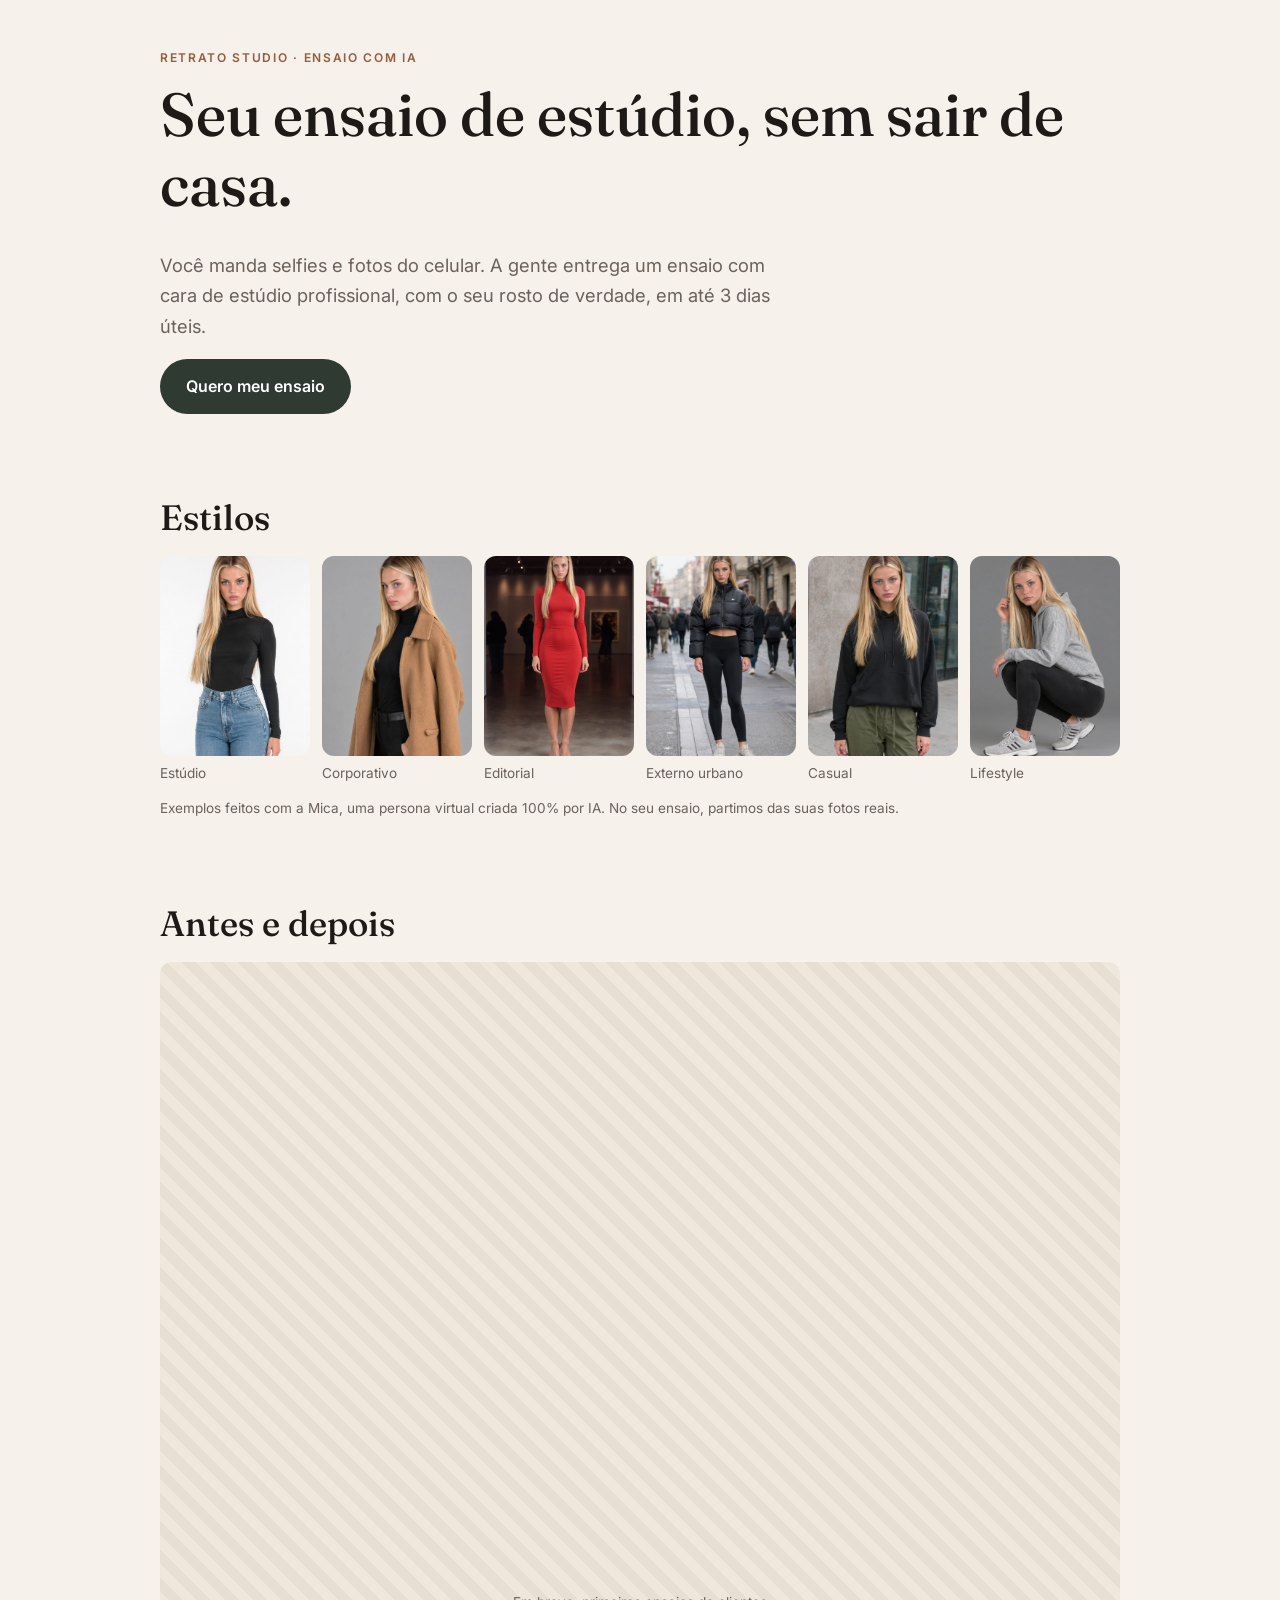
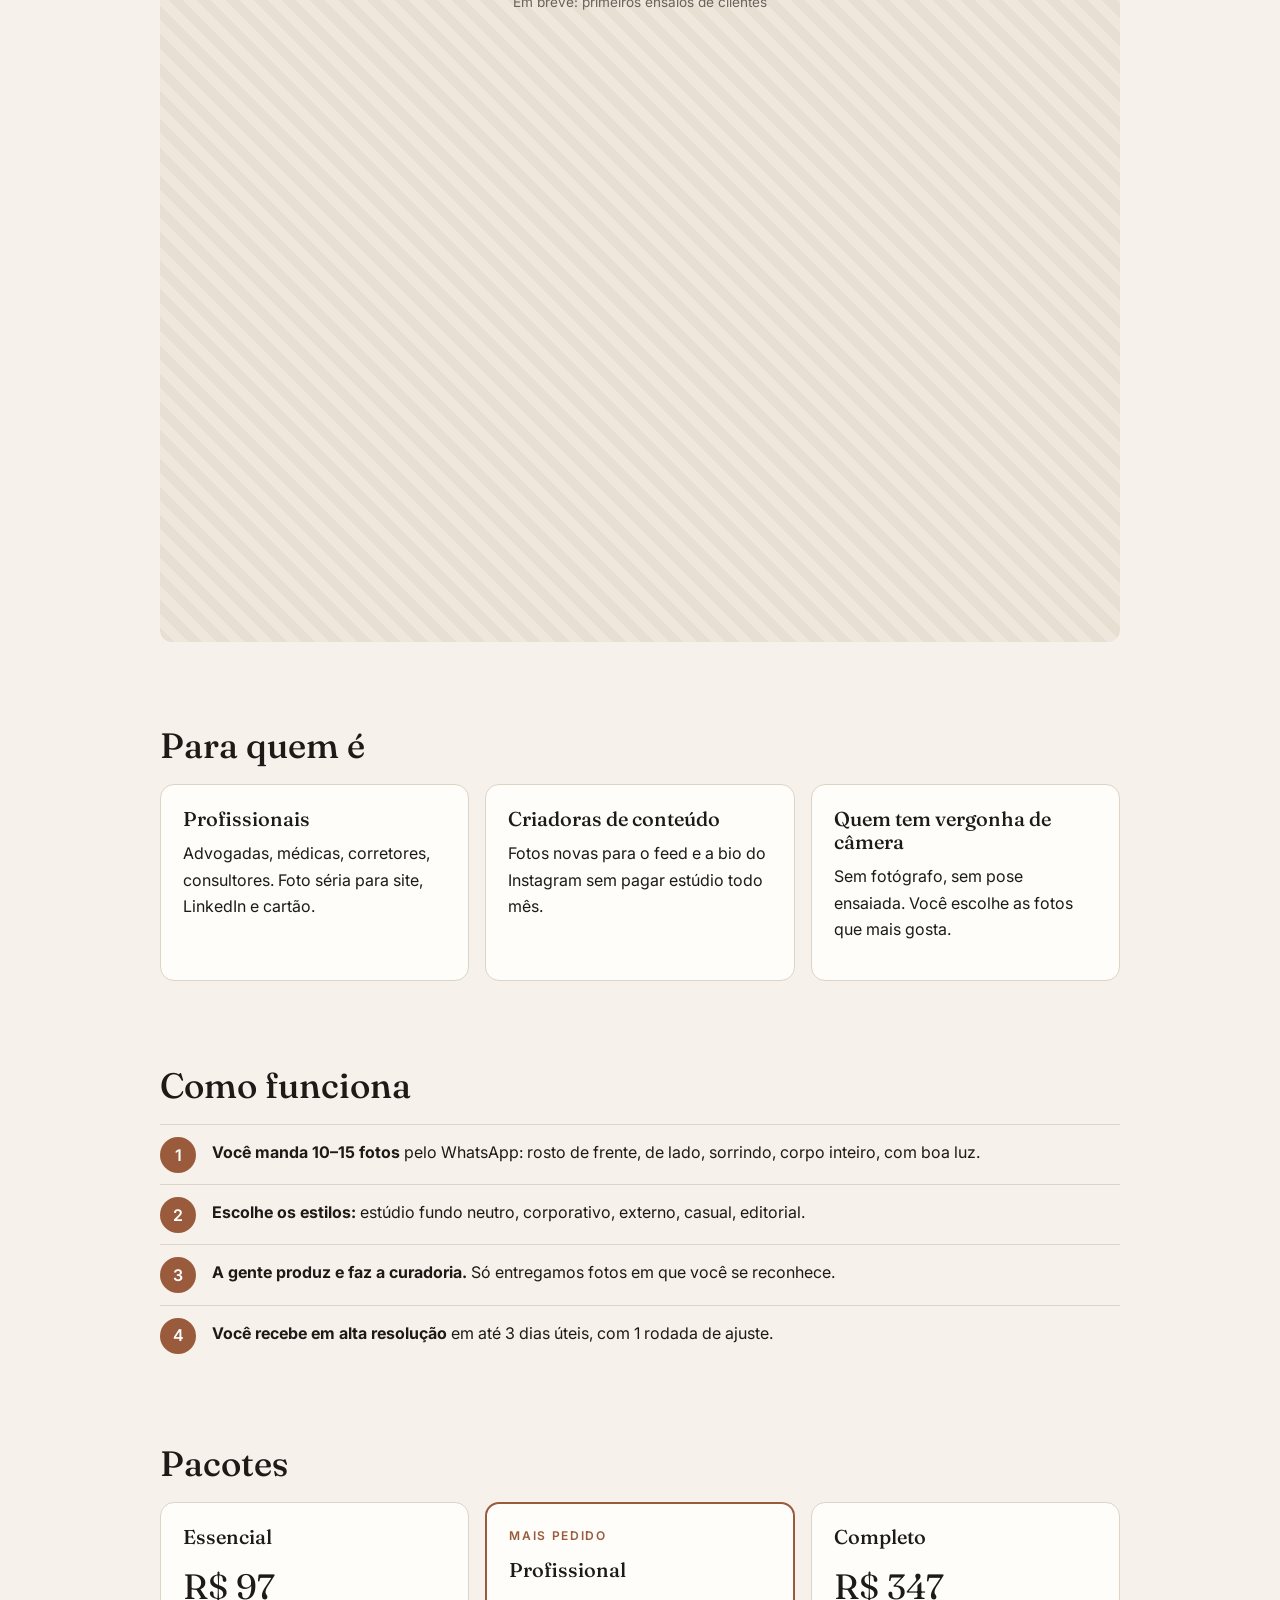
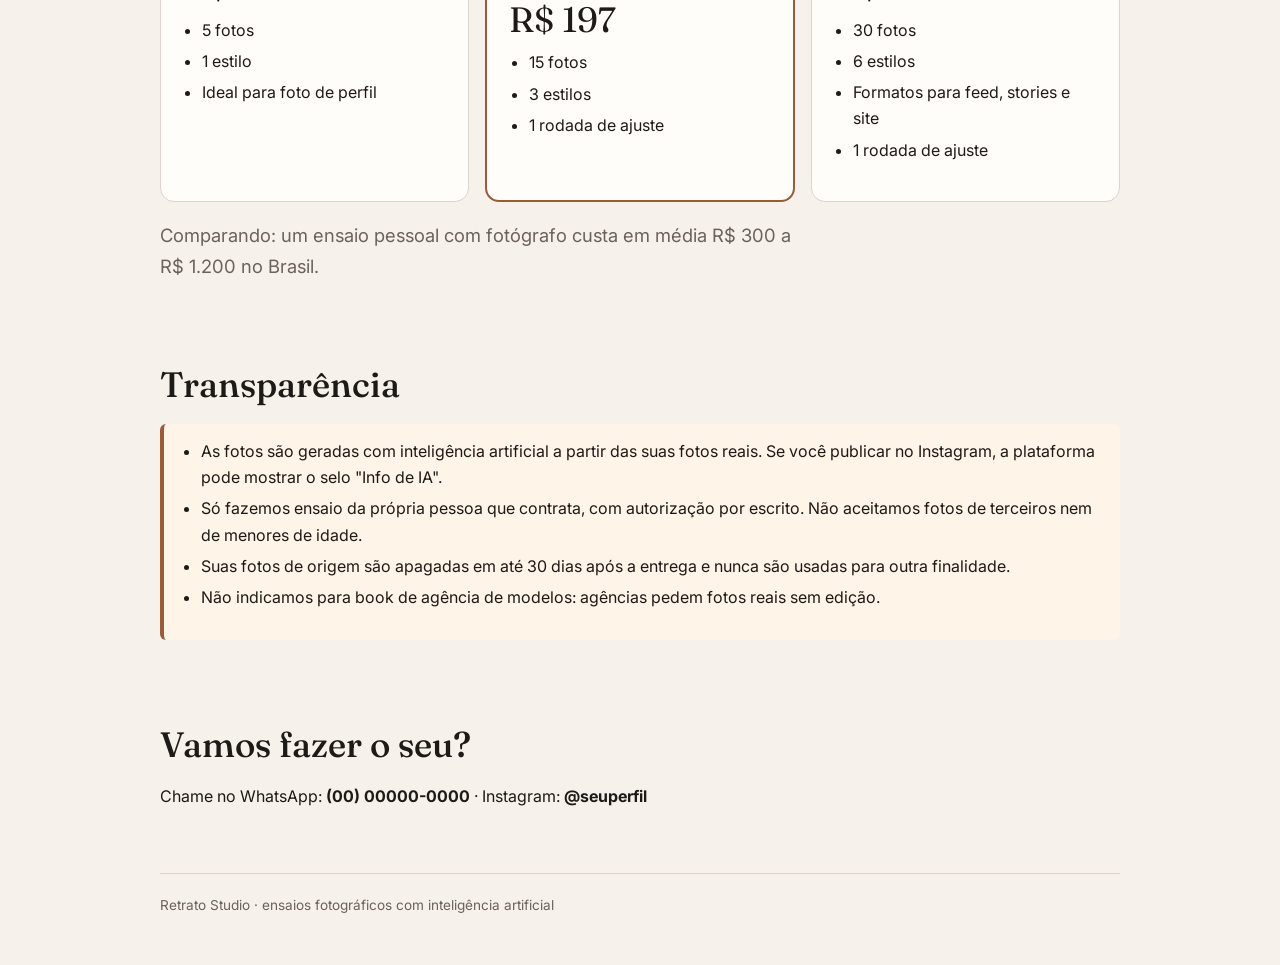
==== index.html @ b5864f55 "Proposta ensaio com IA" ====
<!doctype html>
<html lang="pt-BR">
<head>
<meta charset="utf-8">
<meta name="viewport" content="width=device-width,initial-scale=1">
<meta name="robots" content="noindex">
<title>Retrato Studio — Ensaio fotográfico com IA</title>
<link rel="preconnect" href="https://fonts.googleapis.com">
<link href="https://fonts.googleapis.com/css2?family=Fraunces:opsz,wght@9..144,500&family=Inter:wght@400;600&display=swap" rel="stylesheet">
<link rel="stylesheet" href="style.css">
</head>
<body>
<div class="wrap">

<p class="kick">Retrato Studio · ensaio com IA</p>
<h1>Seu ensaio de estúdio, sem sair de casa.</h1>
<p class="lead">Você manda selfies e fotos do celular. A gente entrega um ensaio com cara de estúdio profissional, com o seu rosto de verdade, em até 3 dias úteis.</p>
<p><a class="btn" href="#contato">Quero meu ensaio</a></p>

<h2>Estilos</h2>
<div class="gal">
  <figure><img src="img/estudio.jpg" alt="Retrato em estúdio com fundo branco" loading="lazy"><figcaption>Estúdio</figcaption></figure>
  <figure><img src="img/corporativo.jpg" alt="Retrato corporativo com casaco caramelo" loading="lazy"><figcaption>Corporativo</figcaption></figure>
  <figure><img src="img/editorial.jpg" alt="Editorial com vestido vermelho em galeria de arte" loading="lazy"><figcaption>Editorial</figcaption></figure>
  <figure><img src="img/urbano.jpg" alt="Foto externa em rua de cidade" loading="lazy"><figcaption>Externo urbano</figcaption></figure>
  <figure><img src="img/casual.jpg" alt="Look casual com moletom na rua" loading="lazy"><figcaption>Casual</figcaption></figure>
  <figure><img src="img/lifestyle.jpg" alt="Pose agachada em estúdio cinza" loading="lazy"><figcaption>Lifestyle</figcaption></figure>
</div>
<p class="cap">Exemplos feitos com a Mica, uma persona virtual criada 100% por IA. No seu ensaio, partimos das suas fotos reais.</p>

<h2>Antes e depois</h2>
<div class="grid">
  <div class="ph">Em breve: primeiros ensaios de clientes</div>
</div>

<h2>Para quem é</h2>
<div class="grid">
  <div class="card"><h3>Profissionais</h3><p>Advogadas, médicas, corretores, consultores. Foto séria para site, LinkedIn e cartão.</p></div>
  <div class="card"><h3>Criadoras de conteúdo</h3><p>Fotos novas para o feed e a bio do Instagram sem pagar estúdio todo mês.</p></div>
  <div class="card"><h3>Quem tem vergonha de câmera</h3><p>Sem fotógrafo, sem pose ensaiada. Você escolhe as fotos que mais gosta.</p></div>
</div>

<h2>Como funciona</h2>
<ol class="steps">
  <li><strong>Você manda 10–15 fotos</strong> pelo WhatsApp: rosto de frente, de lado, sorrindo, corpo inteiro, com boa luz.</li>
  <li><strong>Escolhe os estilos:</strong> estúdio fundo neutro, corporativo, externo, casual, editorial.</li>
  <li><strong>A gente produz e faz a curadoria.</strong> Só entregamos fotos em que você se reconhece.</li>
  <li><strong>Você recebe em alta resolução</strong> em até 3 dias úteis, com 1 rodada de ajuste.</li>
</ol>

<h2>Pacotes</h2>
<div class="grid">
  <div class="card"><h3>Essencial</h3><div class="price">R$ 97</div><ul><li>5 fotos</li><li>1 estilo</li><li>Ideal para foto de perfil</li></ul></div>
  <div class="card hi"><p class="kick">Mais pedido</p><h3>Profissional</h3><div class="price">R$ 197</div><ul><li>15 fotos</li><li>3 estilos</li><li>1 rodada de ajuste</li></ul></div>
  <div class="card"><h3>Completo</h3><div class="price">R$ 347</div><ul><li>30 fotos</li><li>6 estilos</li><li>Formatos para feed, stories e site</li><li>1 rodada de ajuste</li></ul></div>
</div>
<p class="lead" style="margin-top:1em">Comparando: um ensaio pessoal com fotógrafo custa em média R$ 300 a R$ 1.200 no Brasil.</p>

<h2>Transparência</h2>
<div class="note">
<ul>
  <li>As fotos são geradas com inteligência artificial a partir das suas fotos reais. Se você publicar no Instagram, a plataforma pode mostrar o selo "Info de IA".</li>
  <li>Só fazemos ensaio da própria pessoa que contrata, com autorização por escrito. Não aceitamos fotos de terceiros nem de menores de idade.</li>
  <li>Suas fotos de origem são apagadas em até 30 dias após a entrega e nunca são usadas para outra finalidade.</li>
  <li>Não indicamos para book de agência de modelos: agências pedem fotos reais sem edição.</li>
</ul>
</div>

<h2 id="contato">Vamos fazer o seu?</h2>
<p>Chame no WhatsApp: <strong>(00) 00000-0000</strong> · Instagram: <strong>@seuperfil</strong></p>

<footer>Retrato Studio · ensaios fotográficos com inteligência artificial</footer>
</div>
</body>
</html>
---- style.css ----
:root{--bg:#f6f1ea;--ink:#1d1a17;--mute:#6b625a;--line:#ddd3c7;--card:#fffdf9;--acc:#9a5b3c;--acc2:#2f3a33}
*{box-sizing:border-box}
body{margin:0;background:var(--bg);color:var(--ink);font:16px/1.65 "Inter",system-ui,sans-serif;padding-inline:16px}
.wrap{max-width:960px;margin:0 auto;padding-block:48px}
h1,h2,h3{font-family:"Fraunces",Georgia,serif;font-weight:500;line-height:1.15;margin:0 0 .5em}
h1{font-size:clamp(2.2rem,6vw,3.8rem)}
h2{font-size:clamp(1.6rem,4vw,2.2rem);margin-top:2.4em}
h3{font-size:1.25rem}
p{margin:0 0 1em}
a{color:var(--acc)}
.kick{text-transform:uppercase;letter-spacing:.14em;font-size:.75rem;color:var(--acc);font-weight:600}
.lead{font-size:1.15rem;color:var(--mute);max-width:640px}
.btn{display:inline-block;background:var(--acc2);color:#fff;padding:14px 26px;border-radius:999px;text-decoration:none;font-weight:600}
.grid{display:grid;gap:16px;grid-template-columns:repeat(auto-fit,minmax(240px,1fr))}
.card{background:var(--card);border:1px solid var(--line);border-radius:14px;padding:22px}
.card.hi{border:2px solid var(--acc)}
.price{font-family:"Fraunces",Georgia,serif;font-size:2.2rem}
.price small{font-size:.9rem;color:var(--mute);font-family:Inter,sans-serif}
ul{padding-left:1.2em;margin:0 0 1em}
li{margin-bottom:.3em}
.ph{aspect-ratio:3/4;border-radius:12px;background:repeating-linear-gradient(45deg,#e8dfd3,#e8dfd3 10px,#efe7dc 10px,#efe7dc 20px);display:grid;place-items:center;color:var(--mute);font-size:.85rem;text-align:center;padding:8px}
.gal{display:grid;gap:12px;grid-template-columns:repeat(auto-fill,minmax(150px,1fr))}
.gal figure{margin:0}
.gal img{width:100%;aspect-ratio:3/4;object-fit:cover;border-radius:12px;display:block}
.gal figcaption{font-size:.85rem;color:var(--mute);margin-top:6px}
.cap{font-size:.85rem;color:var(--mute);margin-top:12px}
.steps{counter-reset:s;list-style:none;padding:0}
.steps li{counter-increment:s;padding:14px 0 14px 52px;position:relative;border-top:1px solid var(--line)}
.steps li::before{content:counter(s);position:absolute;left:0;top:12px;width:36px;height:36px;border-radius:50%;background:var(--acc);color:#fff;display:grid;place-items:center;font-weight:600}
.tbl{overflow-x:auto}
table{border-collapse:collapse;width:100%;min-width:520px;background:var(--card)}
th,td{border:1px solid var(--line);padding:10px 12px;text-align:left;vertical-align:top}
th{background:#efe7dc}
.note{background:#fff4e8;border-left:4px solid var(--acc);padding:14px 18px;border-radius:6px}
footer{margin-top:64px;color:var(--mute);font-size:.85rem;border-top:1px solid var(--line);padding-top:20px}
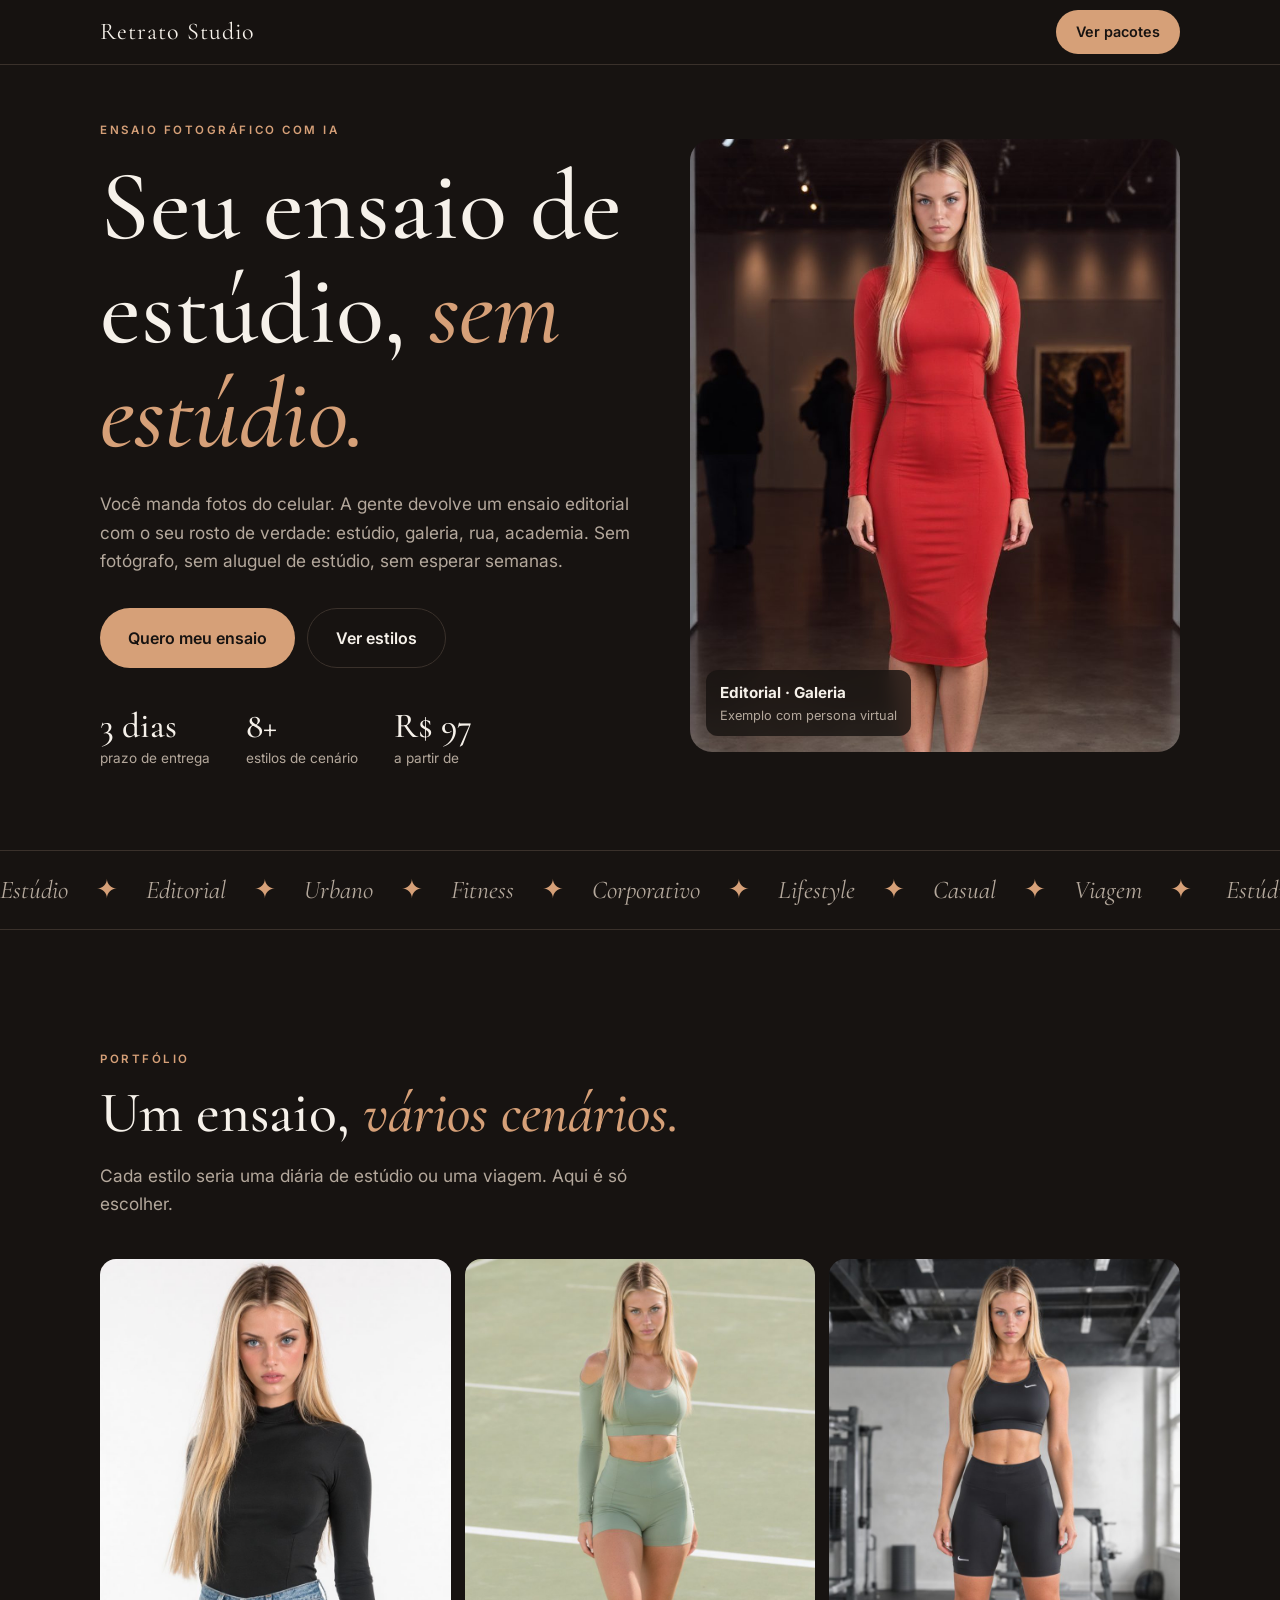
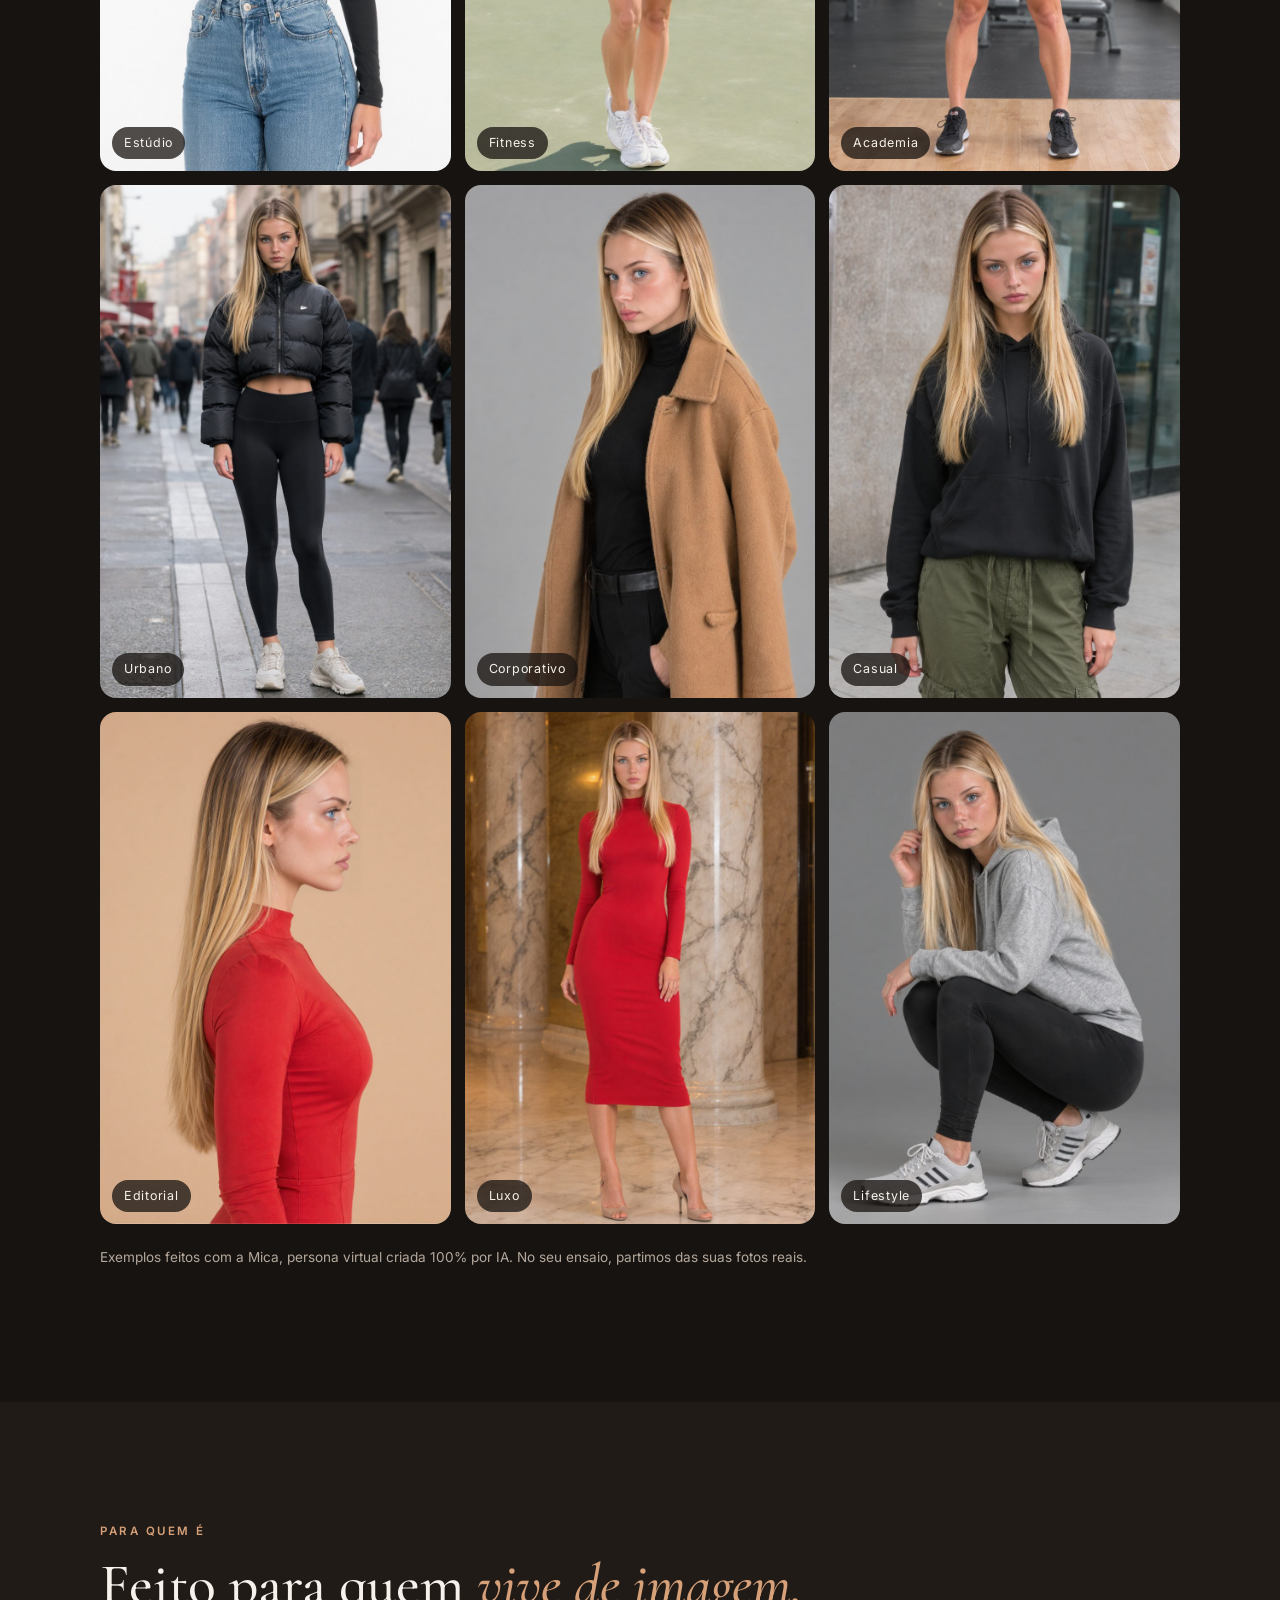
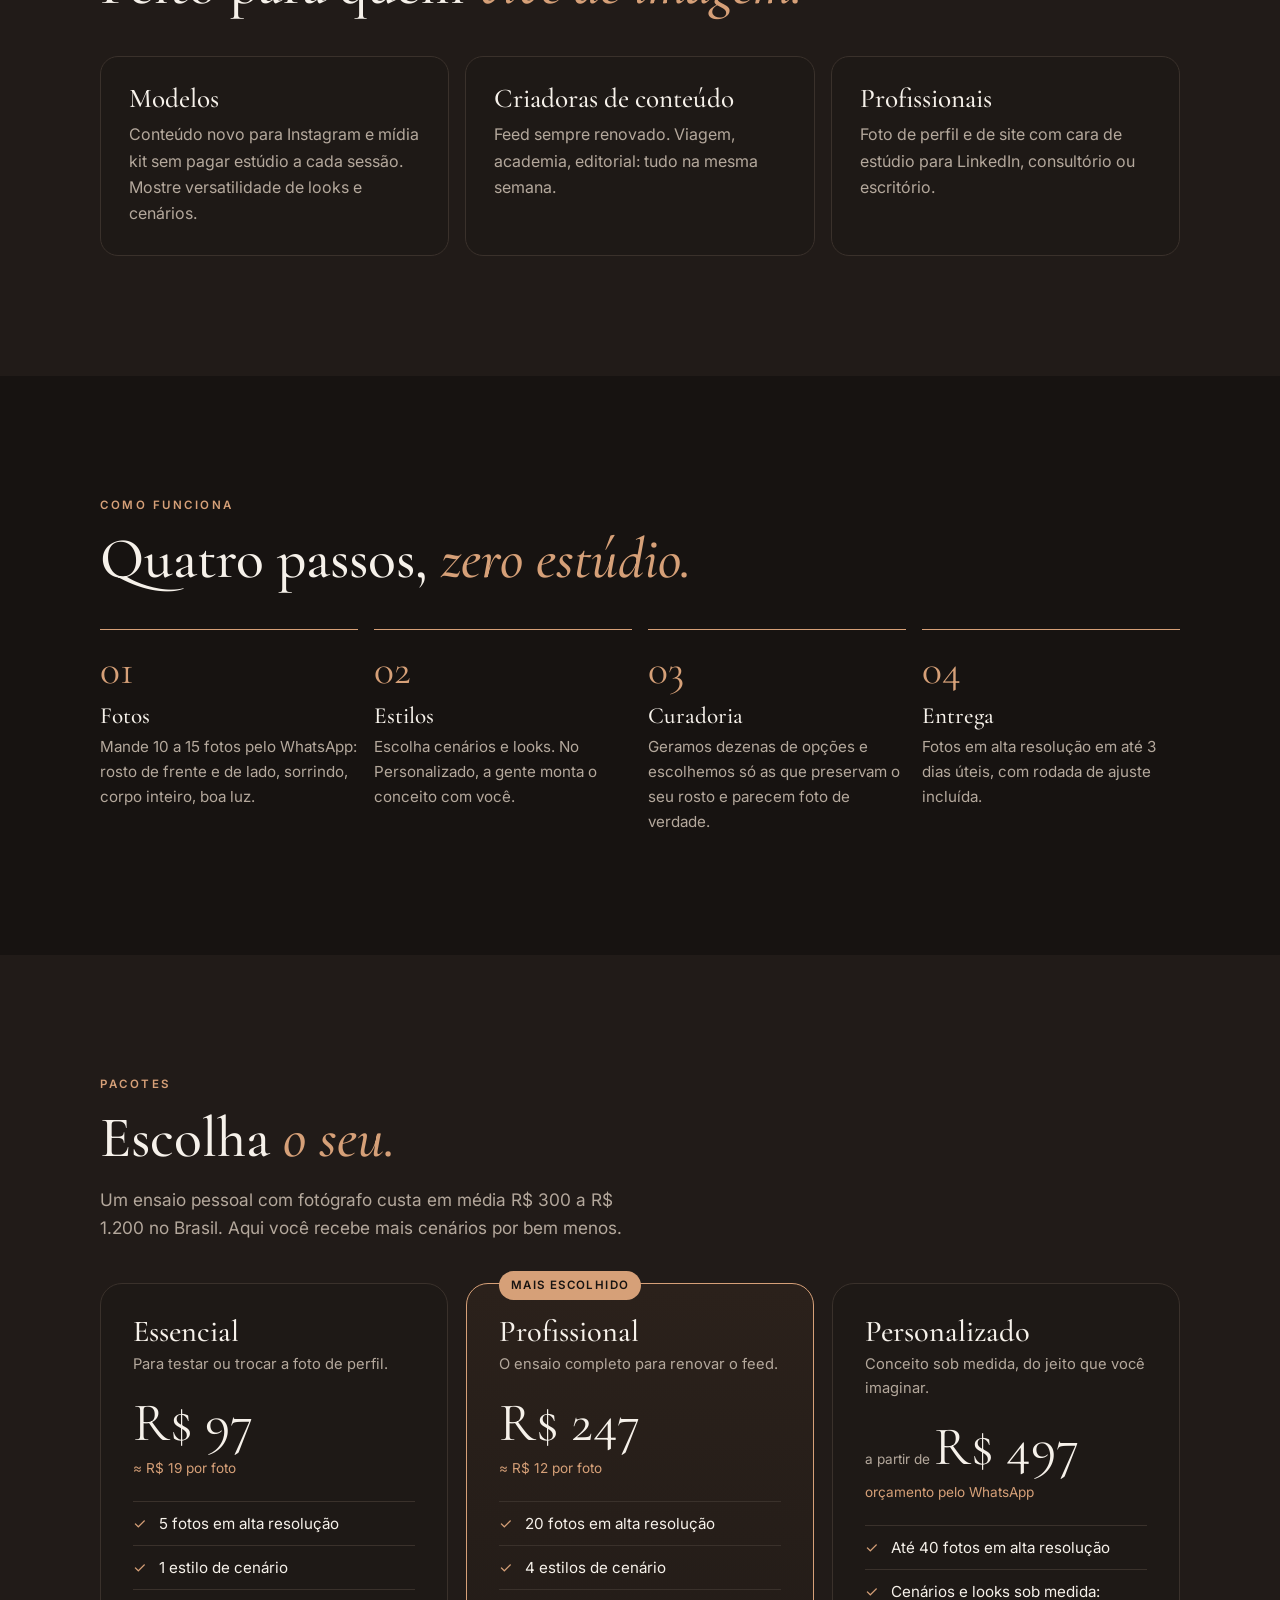
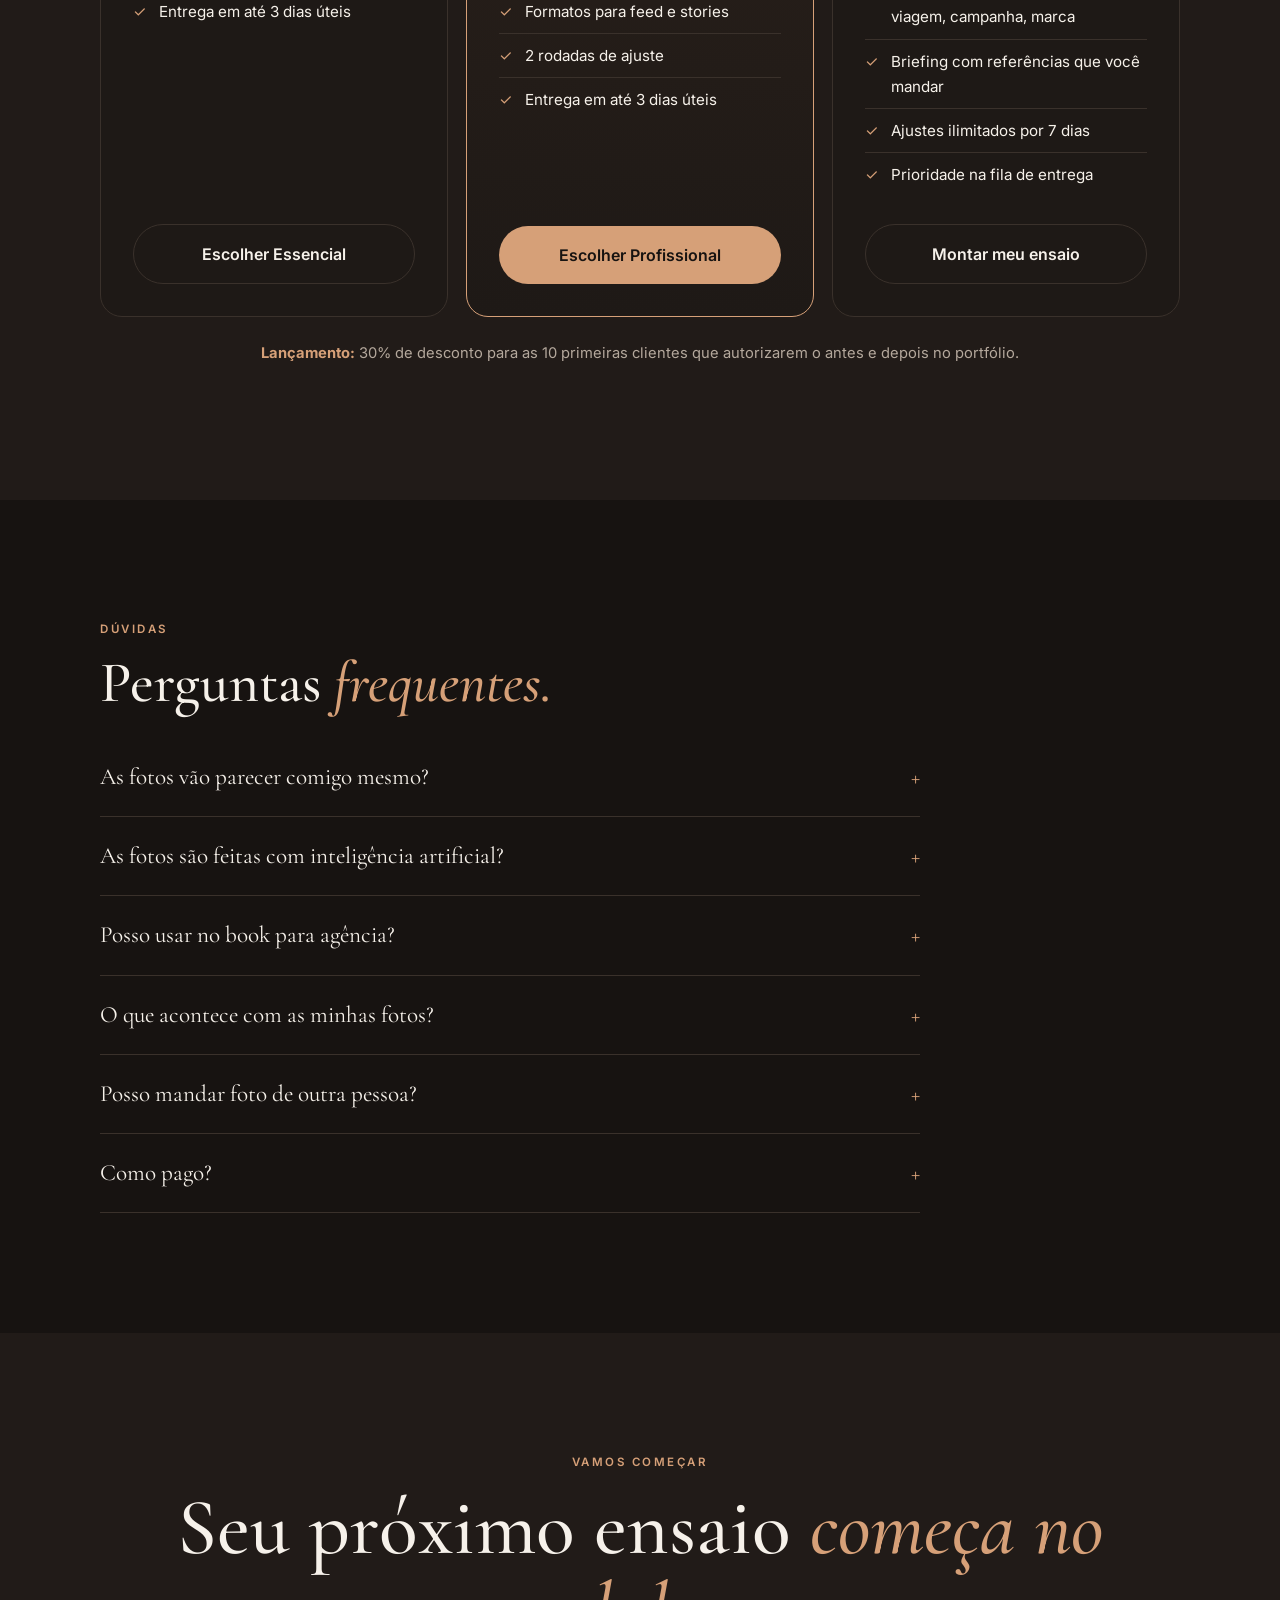
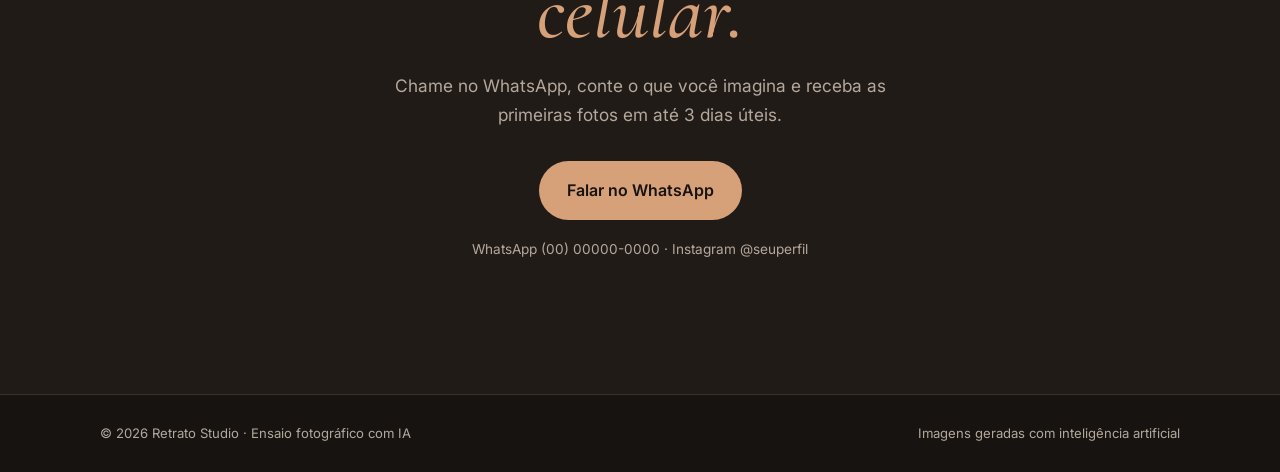
==== commit 63d05a8a: "Redesign editorial, SEO, pacotes Profissional e Personalizado" ====
--- a/index.html
+++ b/index.html
@@ -2,74 +2,265 @@
 <html lang="pt-BR">
 <head>
 <meta charset="utf-8">
-<meta name="viewport" content="width=device-width,initial-scale=1">
-<meta name="robots" content="noindex">
-<title>Retrato Studio — Ensaio fotográfico com IA</title>
+<meta name="viewport" content="width=device-width,initial-scale=1,viewport-fit=cover">
+<title>Ensaio Fotográfico com IA para Modelos e Criadoras | Retrato Studio</title>
+<meta name="description" content="Ensaio fotográfico profissional com inteligência artificial a partir das suas fotos. Estúdio, editorial, urbano e fitness. Entrega em até 3 dias úteis, a partir de R$ 97.">
+<link rel="canonical" href="https://beprice-dev.github.io/ensaio-ia/">
+<meta name="theme-color" content="#171311">
+<meta property="og:type" content="website">
+<meta property="og:locale" content="pt_BR">
+<meta property="og:site_name" content="Retrato Studio">
+<meta property="og:title" content="Seu ensaio de estúdio, sem estúdio">
+<meta property="og:description" content="Ensaio fotográfico com IA para modelos e criadoras de conteúdo. Fotos editoriais com o seu rosto, em até 3 dias úteis.">
+<meta property="og:url" content="https://beprice-dev.github.io/ensaio-ia/">
+<meta property="og:image" content="https://beprice-dev.github.io/ensaio-ia/img/og.jpg">
+<meta property="og:image:width" content="1200">
+<meta property="og:image:height" content="630">
+<meta name="twitter:card" content="summary_large_image">
+<script type="application/ld+json">
+{"@context":"https://schema.org","@type":"Service","name":"Ensaio fotográfico com IA","serviceType":"Ensaio fotográfico com inteligência artificial","areaServed":"BR","provider":{"@type":"Organization","name":"Retrato Studio","url":"https://beprice-dev.github.io/ensaio-ia/"},
+"offers":[{"@type":"Offer","name":"Essencial","price":"97","priceCurrency":"BRL"},{"@type":"Offer","name":"Profissional","price":"247","priceCurrency":"BRL"},{"@type":"Offer","name":"Personalizado","price":"497","priceCurrency":"BRL"}]}
+</script>
 <link rel="preconnect" href="https://fonts.googleapis.com">
-<link href="https://fonts.googleapis.com/css2?family=Fraunces:opsz,wght@9..144,500&family=Inter:wght@400;600&display=swap" rel="stylesheet">
-<link rel="stylesheet" href="style.css">
+<link rel="preconnect" href="https://fonts.gstatic.com" crossorigin>
+<link href="https://fonts.googleapis.com/css2?family=Cormorant+Garamond:ital,wght@0,500;1,500&family=Inter:wght@400;500;600&display=swap" rel="stylesheet">
+<style>
+:root{--bg:#171311;--bg2:#211b18;--ink:#f6f1ea;--mute:#b4a89c;--line:#3a312b;--gold:#d6a078;--card:#1e1916}
+*{box-sizing:border-box}
+html{scroll-behavior:smooth}
+body{margin:0;background:var(--bg);color:var(--ink);font:16px/1.65 Inter,system-ui,sans-serif;-webkit-font-smoothing:antialiased}
+img{max-width:100%;display:block}
+a{color:inherit}
+.in{max-width:1120px;margin:0 auto;padding-inline:20px}
+.serif{font-family:"Cormorant Garamond",Georgia,serif;font-weight:500}
+.kick{text-transform:uppercase;letter-spacing:.22em;font-size:.72rem;color:var(--gold);font-weight:600;margin:0 0 14px}
+h1,h2,h3{font-family:"Cormorant Garamond",Georgia,serif;font-weight:500;line-height:1.05;margin:0}
+h2{font-size:clamp(2.2rem,5.5vw,3.6rem);margin-bottom:18px}
+h2 em,h1 em{color:var(--gold)}
+section{padding-block:clamp(64px,10vw,120px)}
+.lead{color:var(--mute);font-size:1.08rem;max-width:560px}
+.btn{display:inline-flex;align-items:center;gap:10px;background:var(--gold);color:#171311;padding:16px 28px;border-radius:999px;text-decoration:none;font-weight:600;transition:transform .2s}
+.btn:hover{transform:translateY(-2px)}
+.btn.ghost{background:none;color:var(--ink);border:1px solid var(--line)}
+
+/* nav */
+nav{position:sticky;top:env(safe-area-inset-top,0px);z-index:9;background:rgba(23,19,17,.85);backdrop-filter:blur(10px);border-bottom:1px solid var(--line)}
+nav .in{display:flex;justify-content:space-between;align-items:center;height:64px}
+.logo{font-family:"Cormorant Garamond",serif;font-size:1.5rem;letter-spacing:.04em;text-decoration:none}
+nav .btn{padding:10px 20px;font-size:.9rem}
+
+/* hero */
+.hero{display:grid;grid-template-columns:1.05fr .95fr;gap:48px;align-items:center;padding-block:56px 80px}
+.hero h1{font-size:clamp(3rem,8vw,6.2rem)}
+.hero .lead{margin:24px 0 32px}
+.hero-img{position:relative;border-radius:22px;overflow:hidden;aspect-ratio:4/5}
+.hero-img img{width:100%;height:100%;object-fit:cover;object-position:top}
+.badge{position:absolute;left:16px;bottom:16px;background:rgba(23,19,17,.8);backdrop-filter:blur(8px);padding:10px 14px;border-radius:12px;font-size:.8rem;color:var(--mute)}
+.badge b{color:var(--ink);display:block;font-size:.95rem}
+.ctas{display:flex;gap:12px;flex-wrap:wrap}
+.stats{display:flex;gap:36px;margin-top:40px;flex-wrap:wrap}
+.stats b{font-family:"Cormorant Garamond",serif;font-size:2.2rem;font-weight:500;display:block;line-height:1}
+.stats span{color:var(--mute);font-size:.85rem}
+
+/* marquee */
+.marq{border-block:1px solid var(--line);overflow:hidden;white-space:nowrap;padding-block:18px}
+.marq div{display:inline-block;animation:m 30s linear infinite;font-family:"Cormorant Garamond",serif;font-size:1.6rem;font-style:italic;color:var(--mute)}
+.marq span{margin-inline:28px;color:var(--gold);font-style:normal}
+@keyframes m{to{transform:translateX(-50%)}}
+@media (prefers-reduced-motion:reduce){.marq div{animation:none}}
+
+/* galeria */
+.gal{columns:3 260px;column-gap:14px;margin-top:40px}
+.gal figure{margin:0 0 14px;break-inside:avoid;position:relative;border-radius:16px;overflow:hidden}
+.gal img{width:100%;transition:transform .6s}
+.gal figure:hover img{transform:scale(1.04)}
+.gal figcaption{position:absolute;left:12px;bottom:12px;background:rgba(23,19,17,.75);padding:6px 12px;border-radius:999px;font-size:.78rem;letter-spacing:.06em}
+.cap{color:var(--mute);font-size:.85rem;margin-top:8px}
+
+/* para quem */
+.alt{background:var(--bg2)}
+.grid{display:grid;gap:16px;grid-template-columns:repeat(auto-fit,minmax(240px,1fr));margin-top:40px}
+.card{background:var(--card);border:1px solid var(--line);border-radius:18px;padding:28px}
+.card h3{font-size:1.7rem;margin-bottom:8px}
+.card p{color:var(--mute);margin:0}
+
+/* passos */
+.steps{display:grid;gap:16px;grid-template-columns:repeat(auto-fit,minmax(220px,1fr));margin-top:40px;counter-reset:s}
+.step{border-top:1px solid var(--gold);padding-top:20px;counter-increment:s}
+.step::before{content:"0" counter(s);font-family:"Cormorant Garamond",serif;font-size:2.6rem;color:var(--gold);display:block;line-height:1;margin-bottom:12px}
+.step h3{font-size:1.45rem;margin-bottom:6px}
+.step p{color:var(--mute);margin:0;font-size:.95rem}
+
+/* preços */
+.prices{display:grid;gap:18px;grid-template-columns:repeat(auto-fit,minmax(270px,1fr));margin-top:40px;align-items:stretch}
+.plan{background:var(--card);border:1px solid var(--line);border-radius:22px;padding:32px;display:flex;flex-direction:column}
+.plan.hi{background:linear-gradient(180deg,#2b211b,#1e1916);border:1.5px solid var(--gold);position:relative}
+.plan .tag{position:absolute;top:-13px;left:32px;background:var(--gold);color:#171311;font-size:.72rem;font-weight:600;letter-spacing:.12em;text-transform:uppercase;padding:5px 12px;border-radius:999px}
+.plan h3{font-size:1.9rem}
+.plan .sub{color:var(--mute);font-size:.92rem;margin:4px 0 20px}
+.amt{font-family:"Cormorant Garamond",serif;font-size:3.4rem;line-height:1}
+.amt small{font-family:Inter,sans-serif;font-size:.85rem;color:var(--mute)}
+.per{color:var(--gold);font-size:.85rem;margin:6px 0 22px}
+.plan ul{list-style:none;padding:0;margin:0 0 28px;flex:1}
+.plan li{padding:9px 0 9px 26px;border-top:1px solid var(--line);position:relative;font-size:.95rem}
+.plan li::before{content:"✓";position:absolute;left:0;color:var(--gold)}
+.plan .btn{justify-content:center}
+.launch{margin-top:24px;text-align:center;color:var(--mute);font-size:.92rem}
+.launch b{color:var(--gold)}
+
+/* faq */
+details{border-bottom:1px solid var(--line);padding:20px 0}
+summary{cursor:pointer;font-family:"Cormorant Garamond",serif;font-size:1.45rem;list-style:none;display:flex;justify-content:space-between;gap:16px}
+summary::after{content:"+";color:var(--gold)}
+details[open] summary::after{content:"–"}
+details p{color:var(--mute);margin:12px 0 0;max-width:720px}
+.faq{max-width:820px;margin-top:24px}
+
+/* cta final */
+.final{text-align:center}
+.final h2{font-size:clamp(2.6rem,7vw,5rem)}
+.final .lead{margin:0 auto 32px}
+footer{border-top:1px solid var(--line);padding-block:28px calc(28px + env(safe-area-inset-bottom,0px));color:var(--mute);font-size:.82rem}
+footer .in{display:flex;justify-content:space-between;flex-wrap:wrap;gap:12px}
+
+@media (max-width:820px){
+  .hero{grid-template-columns:1fr;padding-top:32px}
+  .hero-img{order:-1;aspect-ratio:4/5;max-height:70vh}
+  nav .btn{display:none}
+}
+</style>
 </head>
 <body>
-<div class="wrap">
-
-<p class="kick">Retrato Studio · ensaio com IA</p>
-<h1>Seu ensaio de estúdio, sem sair de casa.</h1>
-<p class="lead">Você manda selfies e fotos do celular. A gente entrega um ensaio com cara de estúdio profissional, com o seu rosto de verdade, em até 3 dias úteis.</p>
-<p><a class="btn" href="#contato">Quero meu ensaio</a></p>
-
-<h2>Estilos</h2>
-<div class="gal">
-  <figure><img src="img/estudio.jpg" alt="Retrato em estúdio com fundo branco" loading="lazy"><figcaption>Estúdio</figcaption></figure>
-  <figure><img src="img/corporativo.jpg" alt="Retrato corporativo com casaco caramelo" loading="lazy"><figcaption>Corporativo</figcaption></figure>
-  <figure><img src="img/editorial.jpg" alt="Editorial com vestido vermelho em galeria de arte" loading="lazy"><figcaption>Editorial</figcaption></figure>
-  <figure><img src="img/urbano.jpg" alt="Foto externa em rua de cidade" loading="lazy"><figcaption>Externo urbano</figcaption></figure>
-  <figure><img src="img/casual.jpg" alt="Look casual com moletom na rua" loading="lazy"><figcaption>Casual</figcaption></figure>
-  <figure><img src="img/lifestyle.jpg" alt="Pose agachada em estúdio cinza" loading="lazy"><figcaption>Lifestyle</figcaption></figure>
-</div>
-<p class="cap">Exemplos feitos com a Mica, uma persona virtual criada 100% por IA. No seu ensaio, partimos das suas fotos reais.</p>
-
-<h2>Antes e depois</h2>
-<div class="grid">
-  <div class="ph">Em breve: primeiros ensaios de clientes</div>
-</div>
-
-<h2>Para quem é</h2>
-<div class="grid">
-  <div class="card"><h3>Profissionais</h3><p>Advogadas, médicas, corretores, consultores. Foto séria para site, LinkedIn e cartão.</p></div>
-  <div class="card"><h3>Criadoras de conteúdo</h3><p>Fotos novas para o feed e a bio do Instagram sem pagar estúdio todo mês.</p></div>
-  <div class="card"><h3>Quem tem vergonha de câmera</h3><p>Sem fotógrafo, sem pose ensaiada. Você escolhe as fotos que mais gosta.</p></div>
-</div>
-
-<h2>Como funciona</h2>
-<ol class="steps">
-  <li><strong>Você manda 10–15 fotos</strong> pelo WhatsApp: rosto de frente, de lado, sorrindo, corpo inteiro, com boa luz.</li>
-  <li><strong>Escolhe os estilos:</strong> estúdio fundo neutro, corporativo, externo, casual, editorial.</li>
-  <li><strong>A gente produz e faz a curadoria.</strong> Só entregamos fotos em que você se reconhece.</li>
-  <li><strong>Você recebe em alta resolução</strong> em até 3 dias úteis, com 1 rodada de ajuste.</li>
-</ol>
-
-<h2>Pacotes</h2>
-<div class="grid">
-  <div class="card"><h3>Essencial</h3><div class="price">R$ 97</div><ul><li>5 fotos</li><li>1 estilo</li><li>Ideal para foto de perfil</li></ul></div>
-  <div class="card hi"><p class="kick">Mais pedido</p><h3>Profissional</h3><div class="price">R$ 197</div><ul><li>15 fotos</li><li>3 estilos</li><li>1 rodada de ajuste</li></ul></div>
-  <div class="card"><h3>Completo</h3><div class="price">R$ 347</div><ul><li>30 fotos</li><li>6 estilos</li><li>Formatos para feed, stories e site</li><li>1 rodada de ajuste</li></ul></div>
-</div>
-<p class="lead" style="margin-top:1em">Comparando: um ensaio pessoal com fotógrafo custa em média R$ 300 a R$ 1.200 no Brasil.</p>
-
-<h2>Transparência</h2>
-<div class="note">
-<ul>
-  <li>As fotos são geradas com inteligência artificial a partir das suas fotos reais. Se você publicar no Instagram, a plataforma pode mostrar o selo "Info de IA".</li>
-  <li>Só fazemos ensaio da própria pessoa que contrata, com autorização por escrito. Não aceitamos fotos de terceiros nem de menores de idade.</li>
-  <li>Suas fotos de origem são apagadas em até 30 dias após a entrega e nunca são usadas para outra finalidade.</li>
-  <li>Não indicamos para book de agência de modelos: agências pedem fotos reais sem edição.</li>
-</ul>
-</div>
-
-<h2 id="contato">Vamos fazer o seu?</h2>
-<p>Chame no WhatsApp: <strong>(00) 00000-0000</strong> · Instagram: <strong>@seuperfil</strong></p>
-
-<footer>Retrato Studio · ensaios fotográficos com inteligência artificial</footer>
-</div>
+
+<nav><div class="in">
+  <a class="logo" href="#">Retrato Studio</a>
+  <a class="btn" href="#pacotes">Ver pacotes</a>
+</div></nav>
+
+<header class="in hero">
+  <div>
+    <p class="kick">Ensaio fotográfico com IA</p>
+    <h1>Seu ensaio de estúdio, <em>sem estúdio.</em></h1>
+    <p class="lead">Você manda fotos do celular. A gente devolve um ensaio editorial com o seu rosto de verdade: estúdio, galeria, rua, academia. Sem fotógrafo, sem aluguel de estúdio, sem esperar semanas.</p>
+    <div class="ctas">
+      <a class="btn" href="#contato">Quero meu ensaio</a>
+      <a class="btn ghost" href="#estilos">Ver estilos</a>
+    </div>
+    <div class="stats">
+      <div><b>3 dias</b><span>prazo de entrega</span></div>
+      <div><b>8+</b><span>estilos de cenário</span></div>
+      <div><b>R$ 97</b><span>a partir de</span></div>
+    </div>
+  </div>
+  <div class="hero-img">
+    <img src="img/hero.jpg" alt="Modelo de vestido vermelho em galeria de arte, ensaio editorial gerado com IA" fetchpriority="high">
+    <div class="badge"><b>Editorial · Galeria</b>Exemplo com persona virtual</div>
+  </div>
+</header>
+
+<div class="marq" aria-hidden="true"><div>
+  Estúdio<span>✦</span>Editorial<span>✦</span>Urbano<span>✦</span>Fitness<span>✦</span>Corporativo<span>✦</span>Lifestyle<span>✦</span>Casual<span>✦</span>Viagem<span>✦</span>
+  Estúdio<span>✦</span>Editorial<span>✦</span>Urbano<span>✦</span>Fitness<span>✦</span>Corporativo<span>✦</span>Lifestyle<span>✦</span>Casual<span>✦</span>Viagem<span>✦</span>
+</div></div>
+
+<section id="estilos" class="in">
+  <p class="kick">Portfólio</p>
+  <h2>Um ensaio, <em>vários cenários.</em></h2>
+  <p class="lead">Cada estilo seria uma diária de estúdio ou uma viagem. Aqui é só escolher.</p>
+  <div class="gal">
+    <figure><img src="img/estudio.jpg" alt="Retrato em estúdio com fundo branco, blusa preta e jeans" loading="lazy"><figcaption>Estúdio</figcaption></figure>
+    <figure><img src="img/urbano.jpg" alt="Foto externa em rua europeia com jaqueta puffer" loading="lazy"><figcaption>Urbano</figcaption></figure>
+    <figure><img src="img/perfil.jpg" alt="Perfil com blusa vermelha em fundo bege" loading="lazy"><figcaption>Editorial</figcaption></figure>
+    <figure><img src="img/fitness.jpg" alt="Conjunto fitness verde em quadra de tênis" loading="lazy"><figcaption>Fitness</figcaption></figure>
+    <figure><img src="img/corporativo.jpg" alt="Retrato com casaco caramelo em fundo cinza" loading="lazy"><figcaption>Corporativo</figcaption></figure>
+    <figure><img src="img/galeria.jpg" alt="Vestido vermelho em saguão de mármore" loading="lazy"><figcaption>Luxo</figcaption></figure>
+    <figure><img src="img/academia.jpg" alt="Look de academia em estúdio de treino" loading="lazy"><figcaption>Academia</figcaption></figure>
+    <figure><img src="img/casual.jpg" alt="Moletom preto e calça cargo na rua" loading="lazy"><figcaption>Casual</figcaption></figure>
+    <figure><img src="img/lifestyle.jpg" alt="Pose agachada com moletom cinza em estúdio" loading="lazy"><figcaption>Lifestyle</figcaption></figure>
+  </div>
+  <p class="cap">Exemplos feitos com a Mica, persona virtual criada 100% por IA. No seu ensaio, partimos das suas fotos reais.</p>
+</section>
+
+<section class="alt"><div class="in">
+  <p class="kick">Para quem é</p>
+  <h2>Feito para quem <em>vive de imagem.</em></h2>
+  <div class="grid">
+    <div class="card"><h3>Modelos</h3><p>Conteúdo novo para Instagram e mídia kit sem pagar estúdio a cada sessão. Mostre versatilidade de looks e cenários.</p></div>
+    <div class="card"><h3>Criadoras de conteúdo</h3><p>Feed sempre renovado. Viagem, academia, editorial: tudo na mesma semana.</p></div>
+    <div class="card"><h3>Profissionais</h3><p>Foto de perfil e de site com cara de estúdio para LinkedIn, consultório ou escritório.</p></div>
+  </div>
+</div></section>
+
+<section class="in">
+  <p class="kick">Como funciona</p>
+  <h2>Quatro passos, <em>zero estúdio.</em></h2>
+  <div class="steps">
+    <div class="step"><h3>Fotos</h3><p>Mande 10 a 15 fotos pelo WhatsApp: rosto de frente e de lado, sorrindo, corpo inteiro, boa luz.</p></div>
+    <div class="step"><h3>Estilos</h3><p>Escolha cenários e looks. No Personalizado, a gente monta o conceito com você.</p></div>
+    <div class="step"><h3>Curadoria</h3><p>Geramos dezenas de opções e escolhemos só as que preservam o seu rosto e parecem foto de verdade.</p></div>
+    <div class="step"><h3>Entrega</h3><p>Fotos em alta resolução em até 3 dias úteis, com rodada de ajuste incluída.</p></div>
+  </div>
+</section>
+
+<section id="pacotes" class="alt"><div class="in">
+  <p class="kick">Pacotes</p>
+  <h2>Escolha <em>o seu.</em></h2>
+  <p class="lead">Um ensaio pessoal com fotógrafo custa em média R$ 300 a R$ 1.200 no Brasil. Aqui você recebe mais cenários por bem menos.</p>
+  <div class="prices">
+    <div class="plan">
+      <h3>Essencial</h3>
+      <p class="sub">Para testar ou trocar a foto de perfil.</p>
+      <div class="amt">R$ 97</div>
+      <p class="per">≈ R$ 19 por foto</p>
+      <ul><li>5 fotos em alta resolução</li><li>1 estilo de cenário</li><li>Entrega em até 3 dias úteis</li></ul>
+      <a class="btn ghost" href="#contato">Escolher Essencial</a>
+    </div>
+    <div class="plan hi">
+      <span class="tag">Mais escolhido</span>
+      <h3>Profissional</h3>
+      <p class="sub">O ensaio completo para renovar o feed.</p>
+      <div class="amt">R$ 247</div>
+      <p class="per">≈ R$ 12 por foto</p>
+      <ul><li>20 fotos em alta resolução</li><li>4 estilos de cenário</li><li>Formatos para feed e stories</li><li>2 rodadas de ajuste</li><li>Entrega em até 3 dias úteis</li></ul>
+      <a class="btn" href="#contato">Escolher Profissional</a>
+    </div>
+    <div class="plan">
+      <h3>Personalizado</h3>
+      <p class="sub">Conceito sob medida, do jeito que você imaginar.</p>
+      <div class="amt"><small>a partir de </small>R$ 497</div>
+      <p class="per">orçamento pelo WhatsApp</p>
+      <ul><li>Até 40 fotos em alta resolução</li><li>Cenários e looks sob medida: viagem, campanha, marca</li><li>Briefing com referências que você mandar</li><li>Ajustes ilimitados por 7 dias</li><li>Prioridade na fila de entrega</li></ul>
+      <a class="btn ghost" href="#contato">Montar meu ensaio</a>
+    </div>
+  </div>
+  <p class="launch"><b>Lançamento:</b> 30% de desconto para as 10 primeiras clientes que autorizarem o antes e depois no portfólio.</p>
+</div></section>
+
+<section class="in">
+  <p class="kick">Dúvidas</p>
+  <h2>Perguntas <em>frequentes.</em></h2>
+  <div class="faq">
+    <details><summary>As fotos vão parecer comigo mesmo?</summary><p>Esse é o foco. Partimos das suas fotos reais e descartamos qualquer resultado em que você não se reconheça. Se algo não ficar fiel, entra na rodada de ajuste.</p></details>
+    <details><summary>As fotos são feitas com inteligência artificial?</summary><p>Sim, e somos transparentes sobre isso. Ao publicar no Instagram, a plataforma pode mostrar o selo "Info de IA".</p></details>
+    <details><summary>Posso usar no book para agência?</summary><p>Para Instagram, mídia kit e divulgação, sim. Agências de modelo costumam pedir polaroids reais sem edição, então mantenha essas à parte.</p></details>
+    <details><summary>O que acontece com as minhas fotos?</summary><p>São usadas só para o seu ensaio e apagadas em até 30 dias após a entrega. Nada vai para o portfólio sem a sua autorização por escrito.</p></details>
+    <details><summary>Posso mandar foto de outra pessoa?</summary><p>Não. Só fazemos ensaio da própria pessoa que contrata, maior de idade e com autorização assinada.</p></details>
+    <details><summary>Como pago?</summary><p>Pix. Metade para começar e metade na entrega.</p></details>
+  </div>
+</section>
+
+<section id="contato" class="alt final"><div class="in">
+  <p class="kick">Vamos começar</p>
+  <h2>Seu próximo ensaio <em>começa no celular.</em></h2>
+  <p class="lead">Chame no WhatsApp, conte o que você imagina e receba as primeiras fotos em até 3 dias úteis.</p>
+  <a class="btn" href="https://wa.me/5500000000000?text=Oi!%20Quero%20saber%20sobre%20o%20ensaio%20com%20IA">Falar no WhatsApp</a>
+  <p class="cap" style="margin-top:18px">WhatsApp (00) 00000-0000 · Instagram @seuperfil</p>
+</div></section>
+
+<footer><div class="in">
+  <span>© 2026 Retrato Studio · Ensaio fotográfico com IA</span>
+  <span>Imagens geradas com inteligência artificial</span>
+</div></footer>
+
 </body>
 </html>
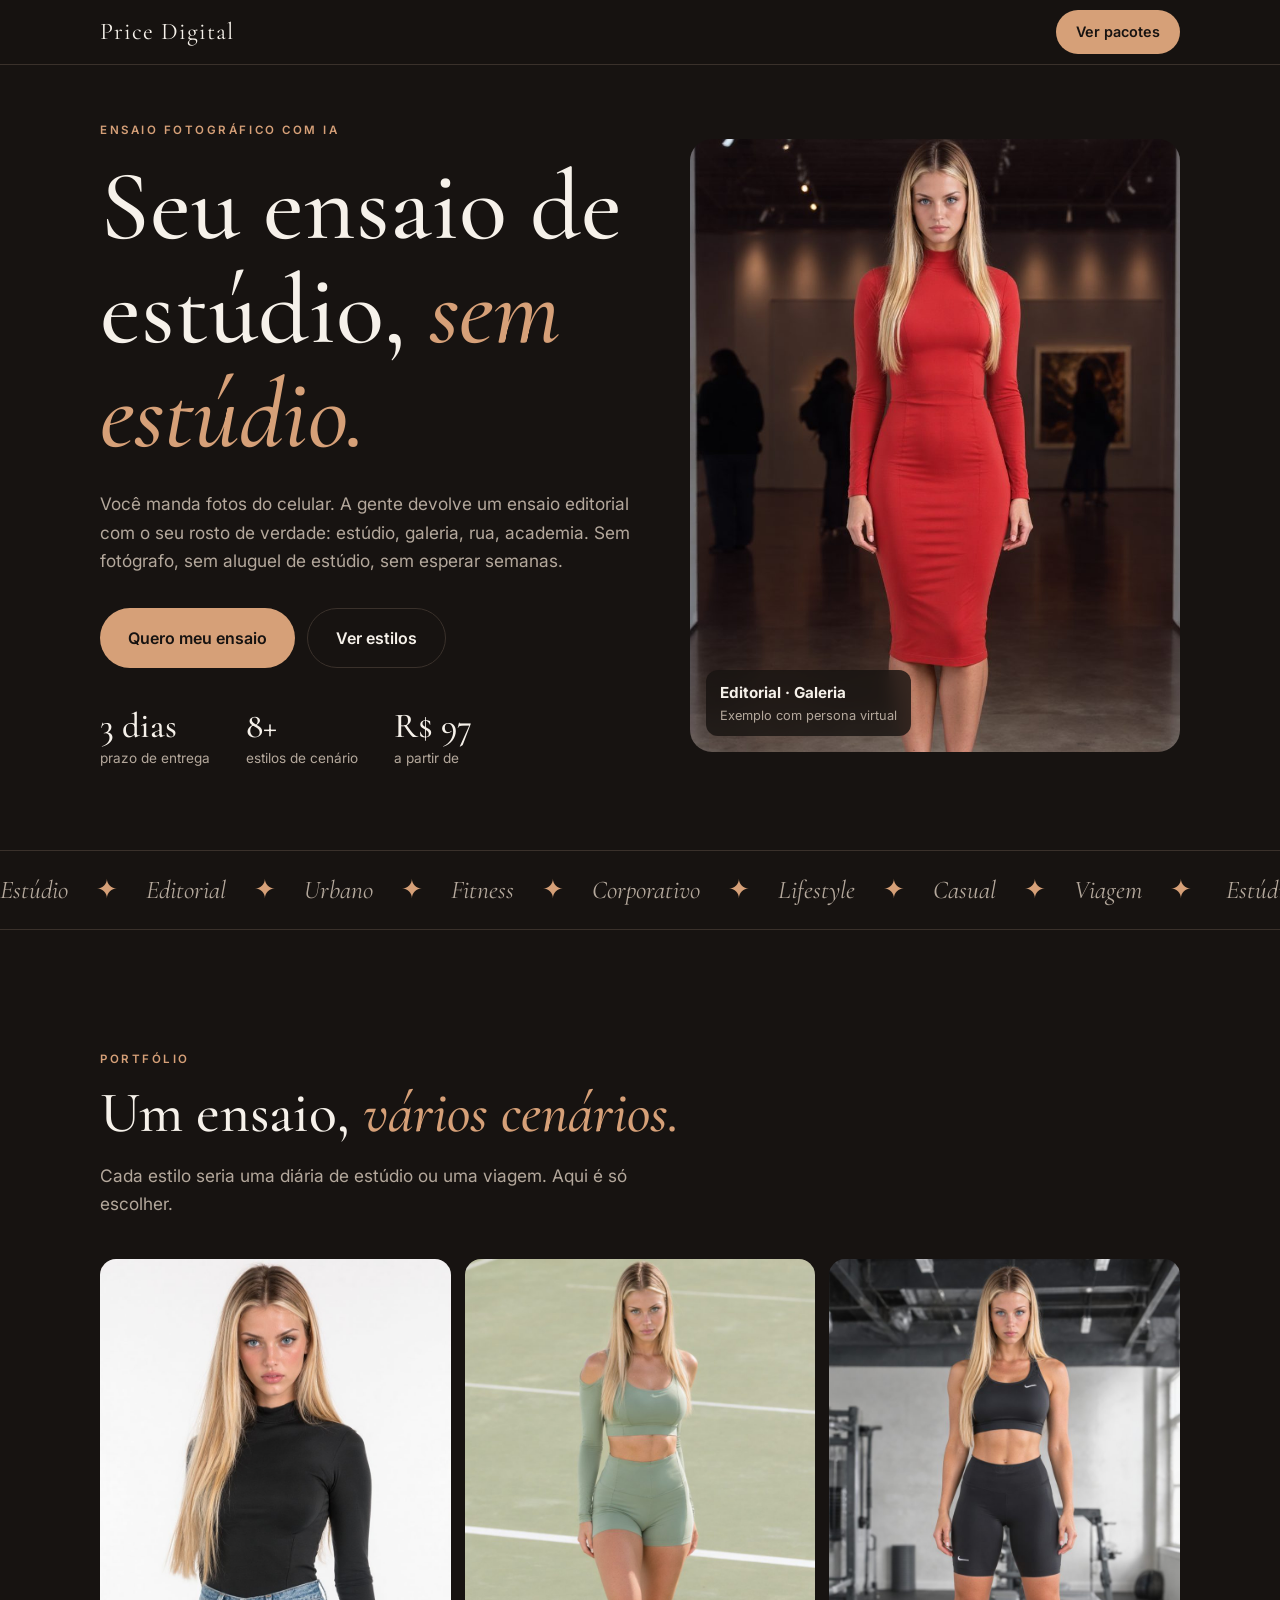
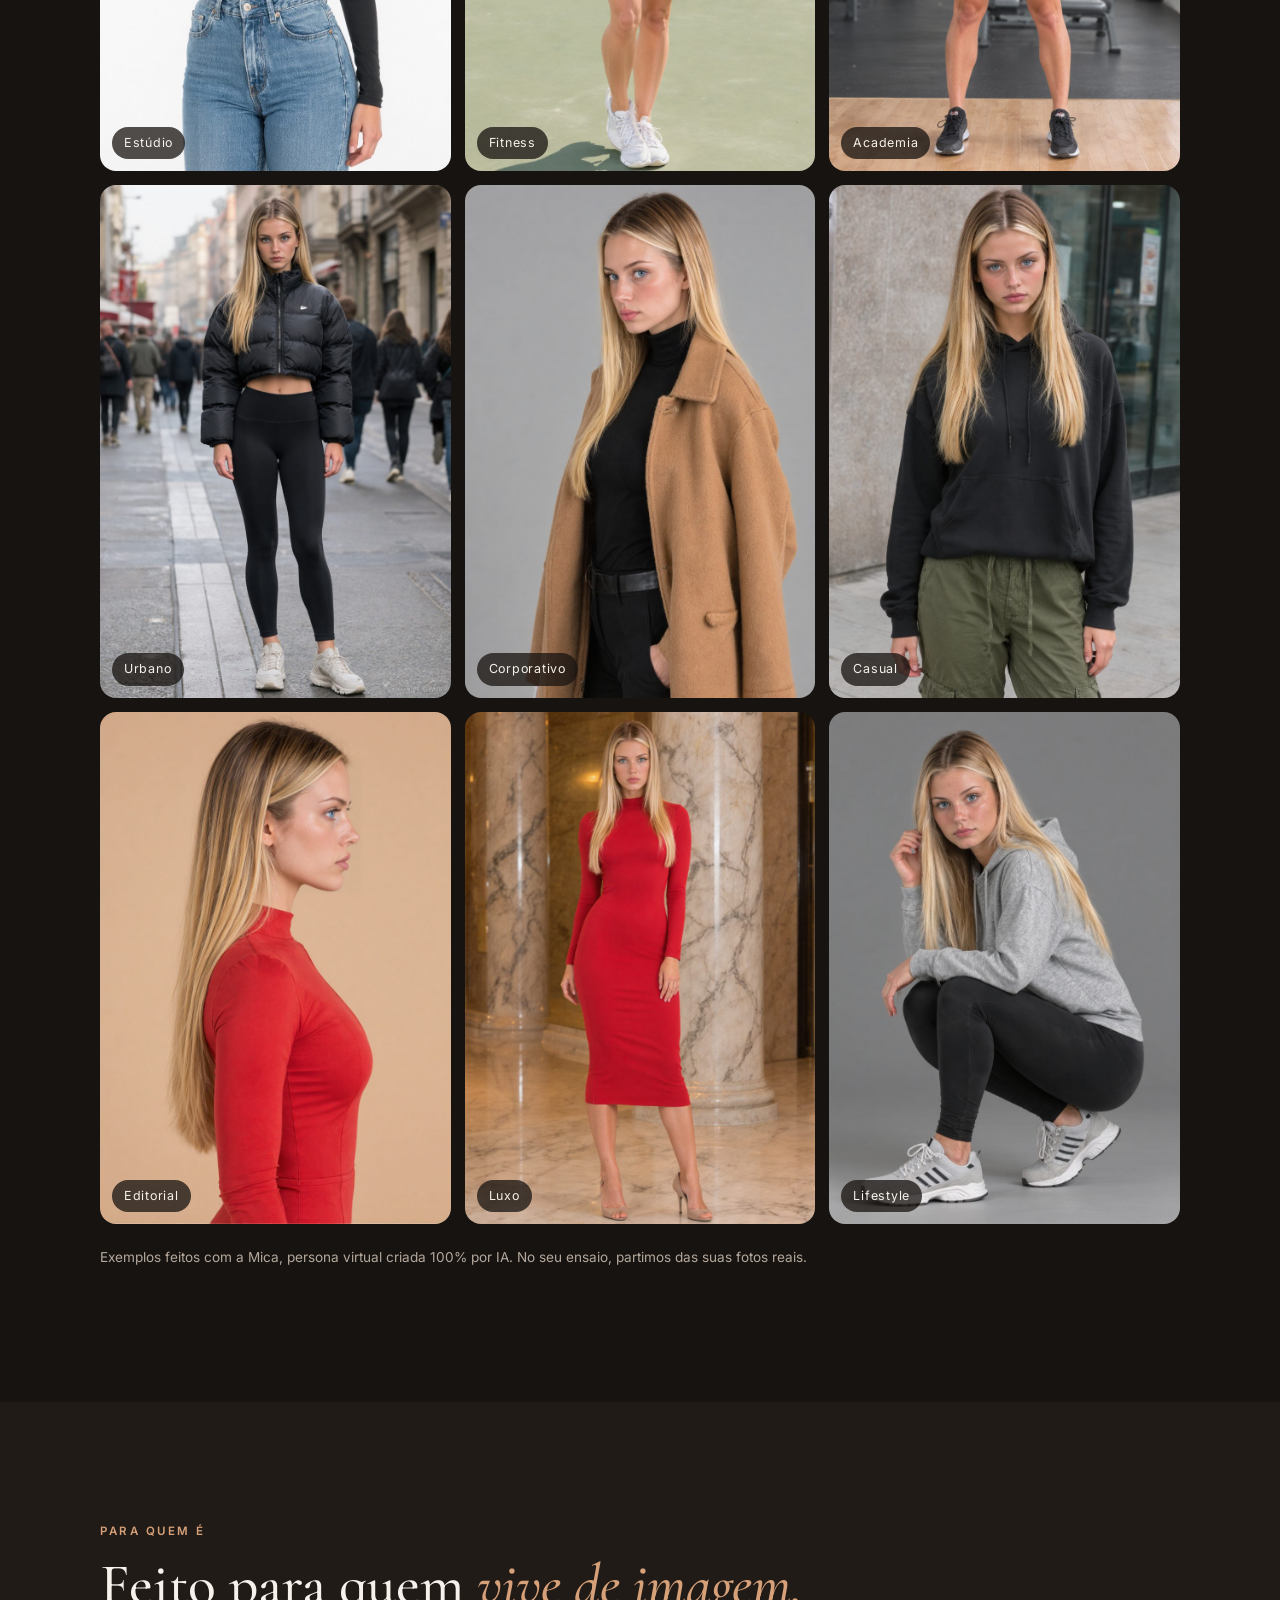
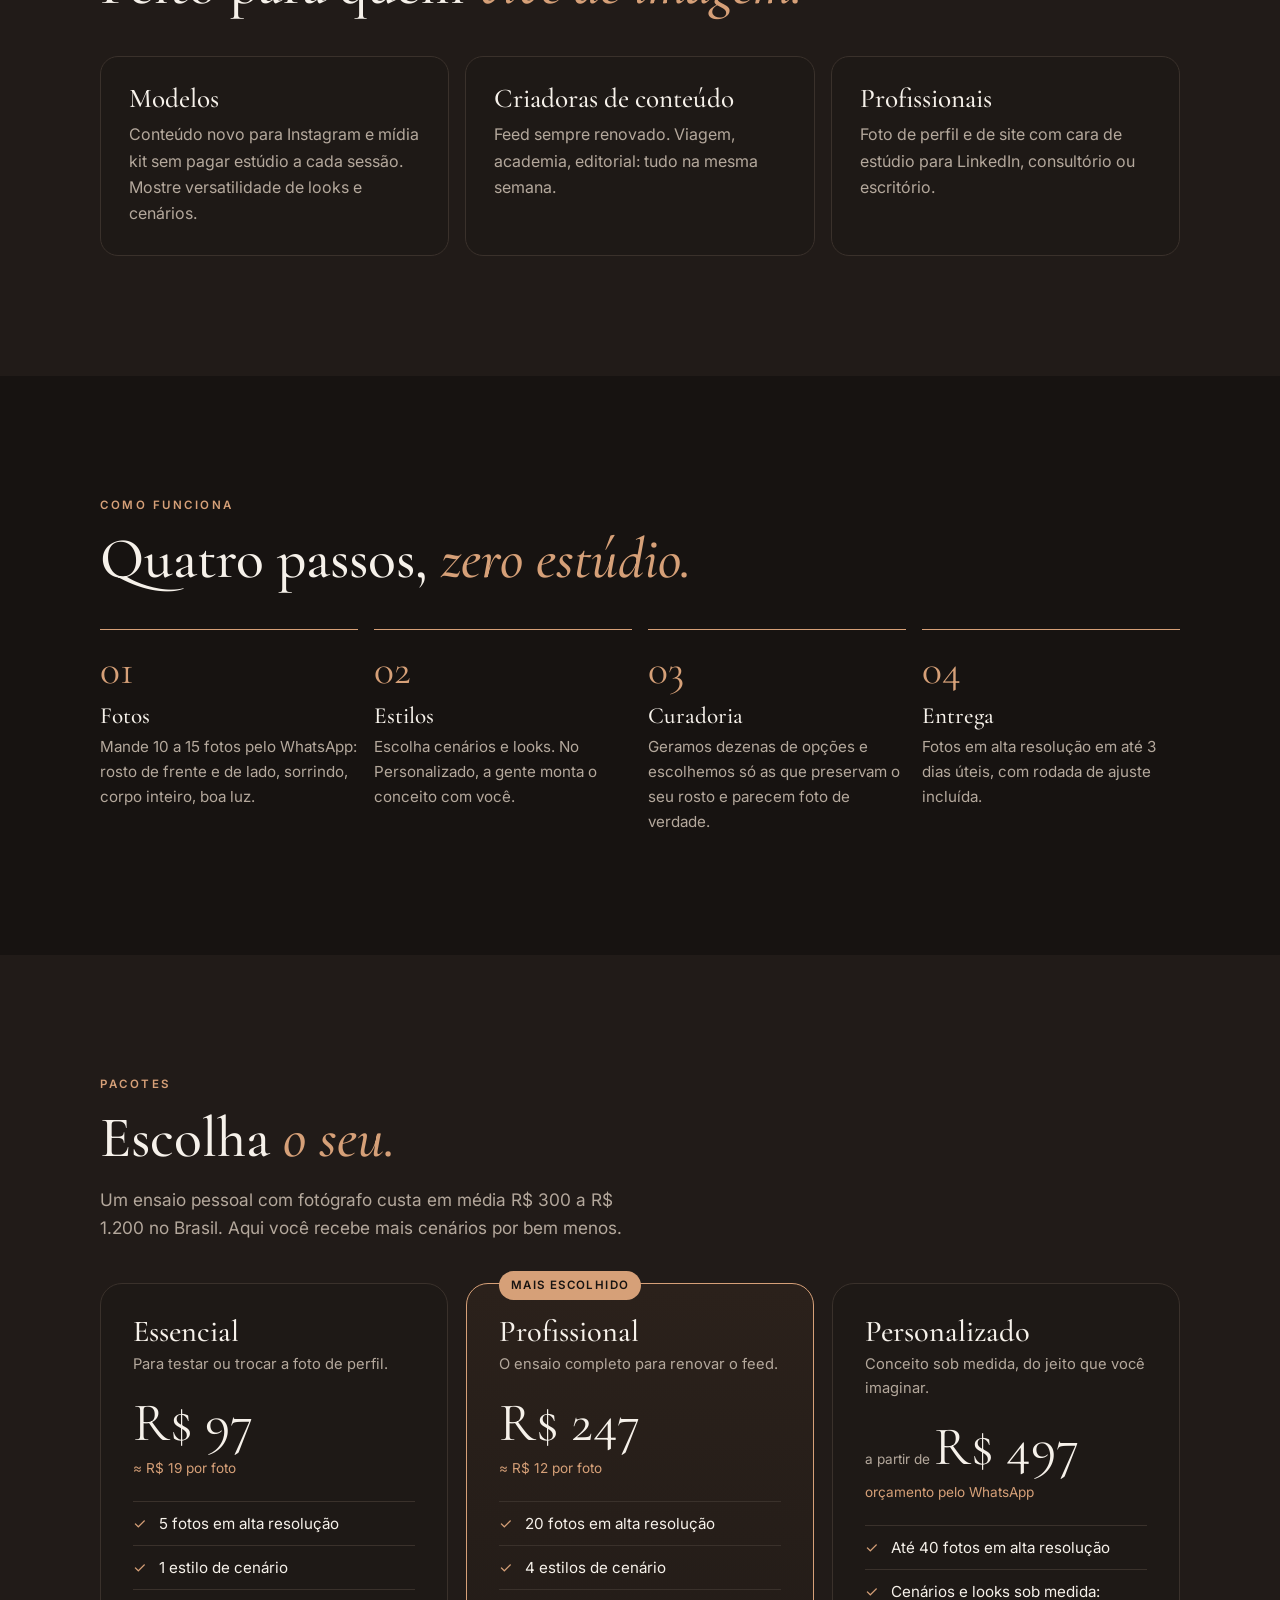
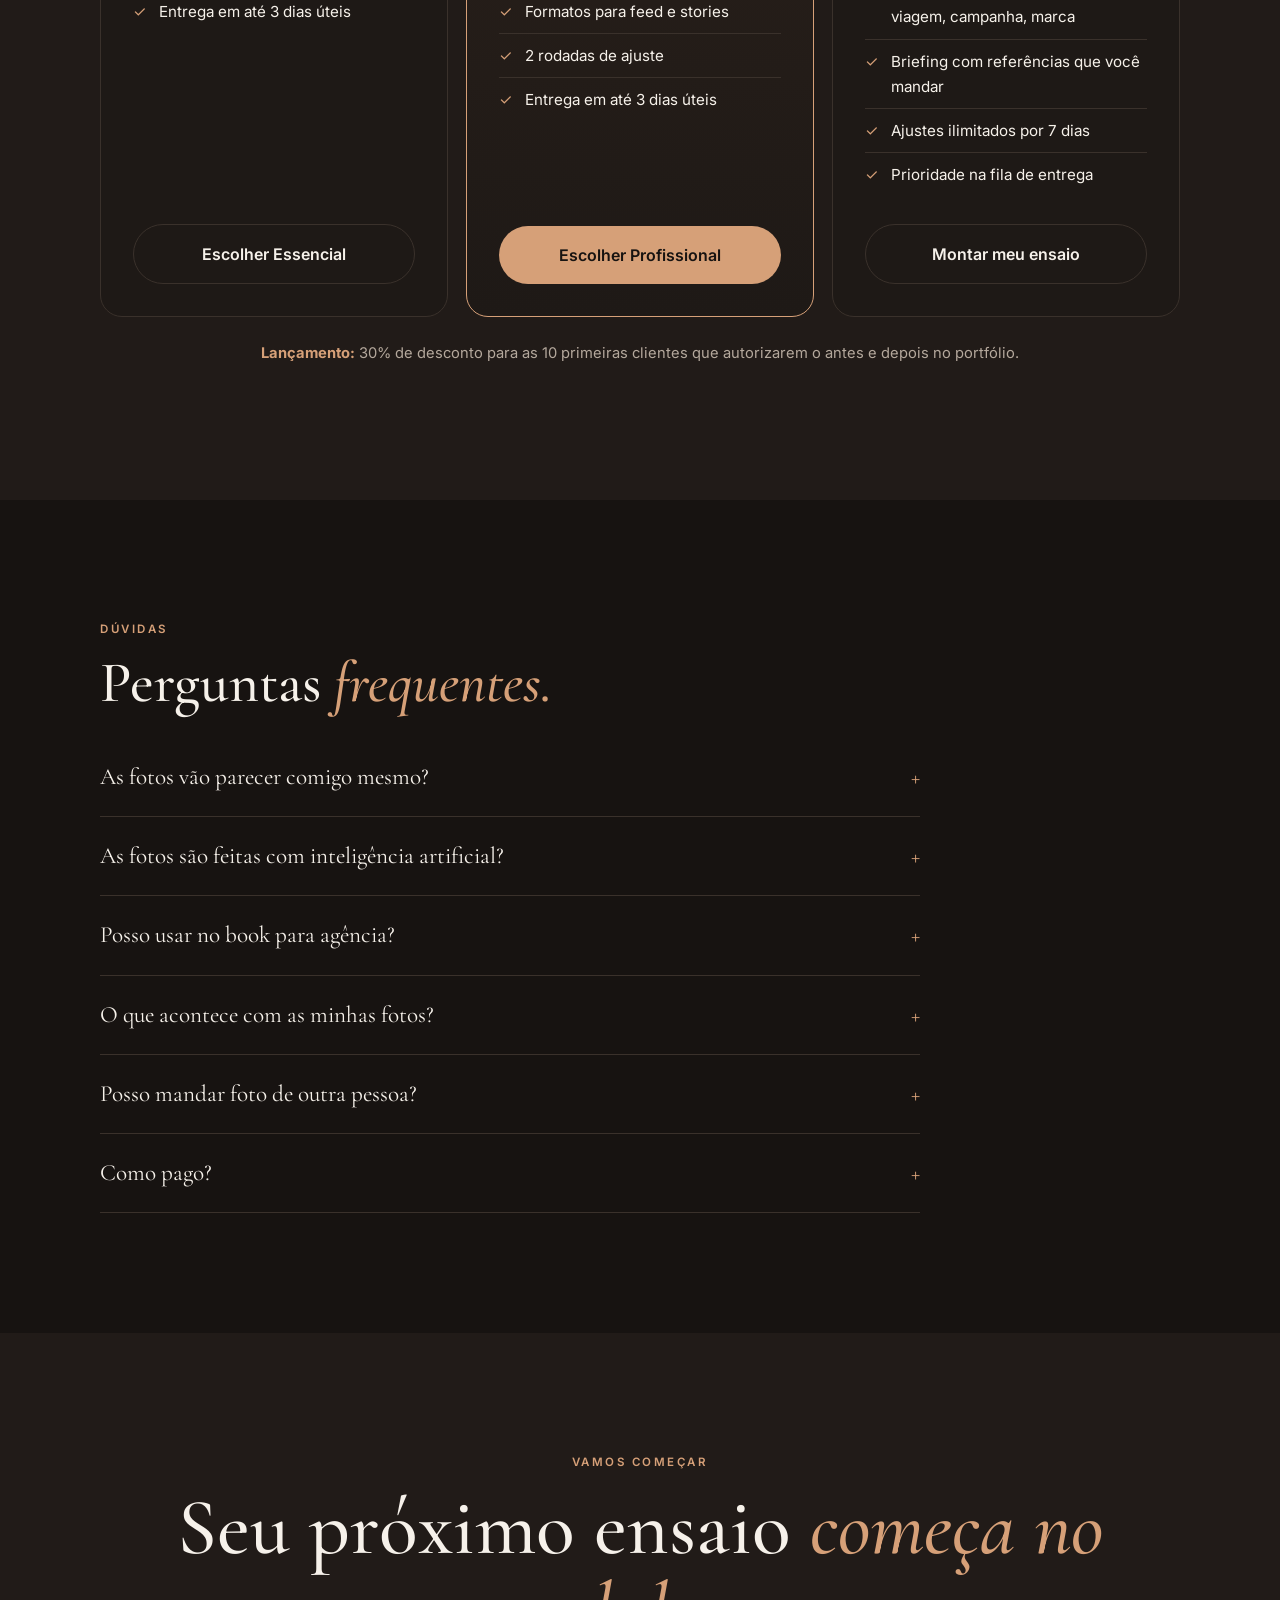
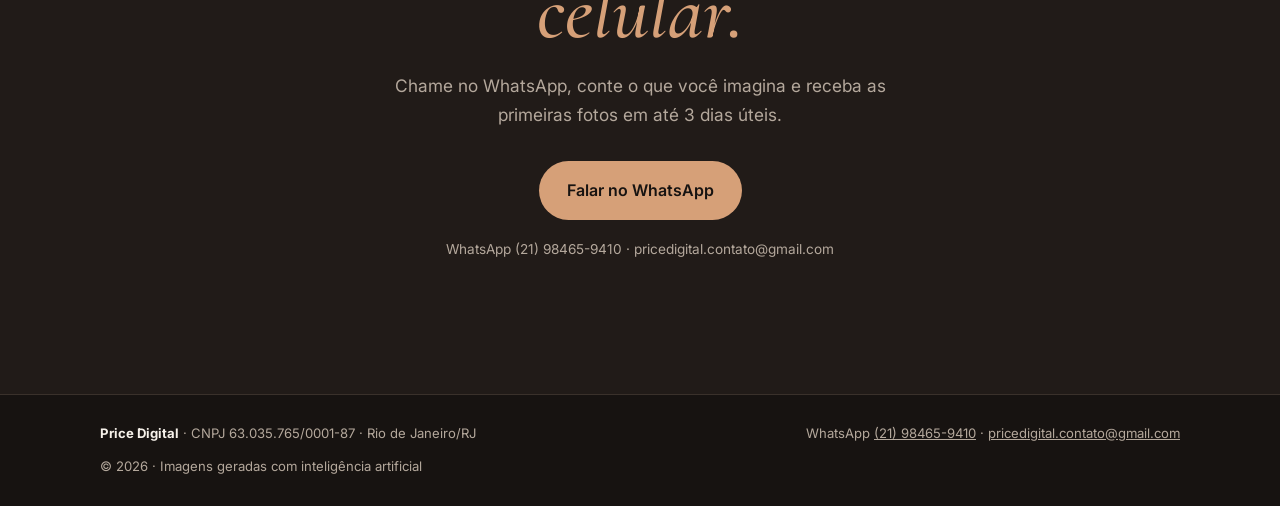
==== commit 21cba3be: "Dados da Price Digital no rodapé e contato" ====
--- a/index.html
+++ b/index.html
@@ -3,13 +3,13 @@
 <head>
 <meta charset="utf-8">
 <meta name="viewport" content="width=device-width,initial-scale=1,viewport-fit=cover">
-<title>Ensaio Fotográfico com IA para Modelos e Criadoras | Retrato Studio</title>
+<title>Ensaio Fotográfico com IA para Modelos e Criadoras | Price Digital</title>
 <meta name="description" content="Ensaio fotográfico profissional com inteligência artificial a partir das suas fotos. Estúdio, editorial, urbano e fitness. Entrega em até 3 dias úteis, a partir de R$ 97.">
 <link rel="canonical" href="https://beprice-dev.github.io/ensaio-ia/">
 <meta name="theme-color" content="#171311">
 <meta property="og:type" content="website">
 <meta property="og:locale" content="pt_BR">
-<meta property="og:site_name" content="Retrato Studio">
+<meta property="og:site_name" content="Price Digital">
 <meta property="og:title" content="Seu ensaio de estúdio, sem estúdio">
 <meta property="og:description" content="Ensaio fotográfico com IA para modelos e criadoras de conteúdo. Fotos editoriais com o seu rosto, em até 3 dias úteis.">
 <meta property="og:url" content="https://beprice-dev.github.io/ensaio-ia/">
@@ -18,7 +18,7 @@
 <meta property="og:image:height" content="630">
 <meta name="twitter:card" content="summary_large_image">
 <script type="application/ld+json">
-{"@context":"https://schema.org","@type":"Service","name":"Ensaio fotográfico com IA","serviceType":"Ensaio fotográfico com inteligência artificial","areaServed":"BR","provider":{"@type":"Organization","name":"Retrato Studio","url":"https://beprice-dev.github.io/ensaio-ia/"},
+{"@context":"https://schema.org","@type":"Service","name":"Ensaio fotográfico com IA","serviceType":"Ensaio fotográfico com inteligência artificial","areaServed":"BR","provider":{"@type":"Organization","name":"Price Digital","taxID":"63.035.765/0001-87","email":"pricedigital.contato@gmail.com","telephone":"+55-21-98465-9410","address":{"@type":"PostalAddress","addressLocality":"Rio de Janeiro","addressRegion":"RJ","addressCountry":"BR"},"url":"https://beprice-dev.github.io/ensaio-ia/"},
 "offers":[{"@type":"Offer","name":"Essencial","price":"97","priceCurrency":"BRL"},{"@type":"Offer","name":"Profissional","price":"247","priceCurrency":"BRL"},{"@type":"Offer","name":"Personalizado","price":"497","priceCurrency":"BRL"}]}
 </script>
 <link rel="preconnect" href="https://fonts.googleapis.com">
@@ -133,7 +133,7 @@
 <body>
 
 <nav><div class="in">
-  <a class="logo" href="#">Retrato Studio</a>
+  <a class="logo" href="#">Price Digital</a>
   <a class="btn" href="#pacotes">Ver pacotes</a>
 </div></nav>
 
@@ -253,13 +253,14 @@
   <p class="kick">Vamos começar</p>
   <h2>Seu próximo ensaio <em>começa no celular.</em></h2>
   <p class="lead">Chame no WhatsApp, conte o que você imagina e receba as primeiras fotos em até 3 dias úteis.</p>
-  <a class="btn" href="https://wa.me/5500000000000?text=Oi!%20Quero%20saber%20sobre%20o%20ensaio%20com%20IA">Falar no WhatsApp</a>
-  <p class="cap" style="margin-top:18px">WhatsApp (00) 00000-0000 · Instagram @seuperfil</p>
+  <a class="btn" href="https://wa.me/5521984659410?text=Oi!%20Quero%20saber%20sobre%20o%20ensaio%20com%20IA">Falar no WhatsApp</a>
+  <p class="cap" style="margin-top:18px">WhatsApp (21) 98465-9410 · pricedigital.contato@gmail.com</p>
 </div></section>
 
 <footer><div class="in">
-  <span>© 2026 Retrato Studio · Ensaio fotográfico com IA</span>
-  <span>Imagens geradas com inteligência artificial</span>
+  <span><b style="color:var(--ink)">Price Digital</b> · CNPJ 63.035.765/0001-87 · Rio de Janeiro/RJ</span>
+  <span>WhatsApp <a href="https://wa.me/5521984659410">(21) 98465-9410</a> · <a href="mailto:pricedigital.contato@gmail.com">pricedigital.contato@gmail.com</a></span>
+  <span>© 2026 · Imagens geradas com inteligência artificial</span>
 </div></footer>
 
 </body>
